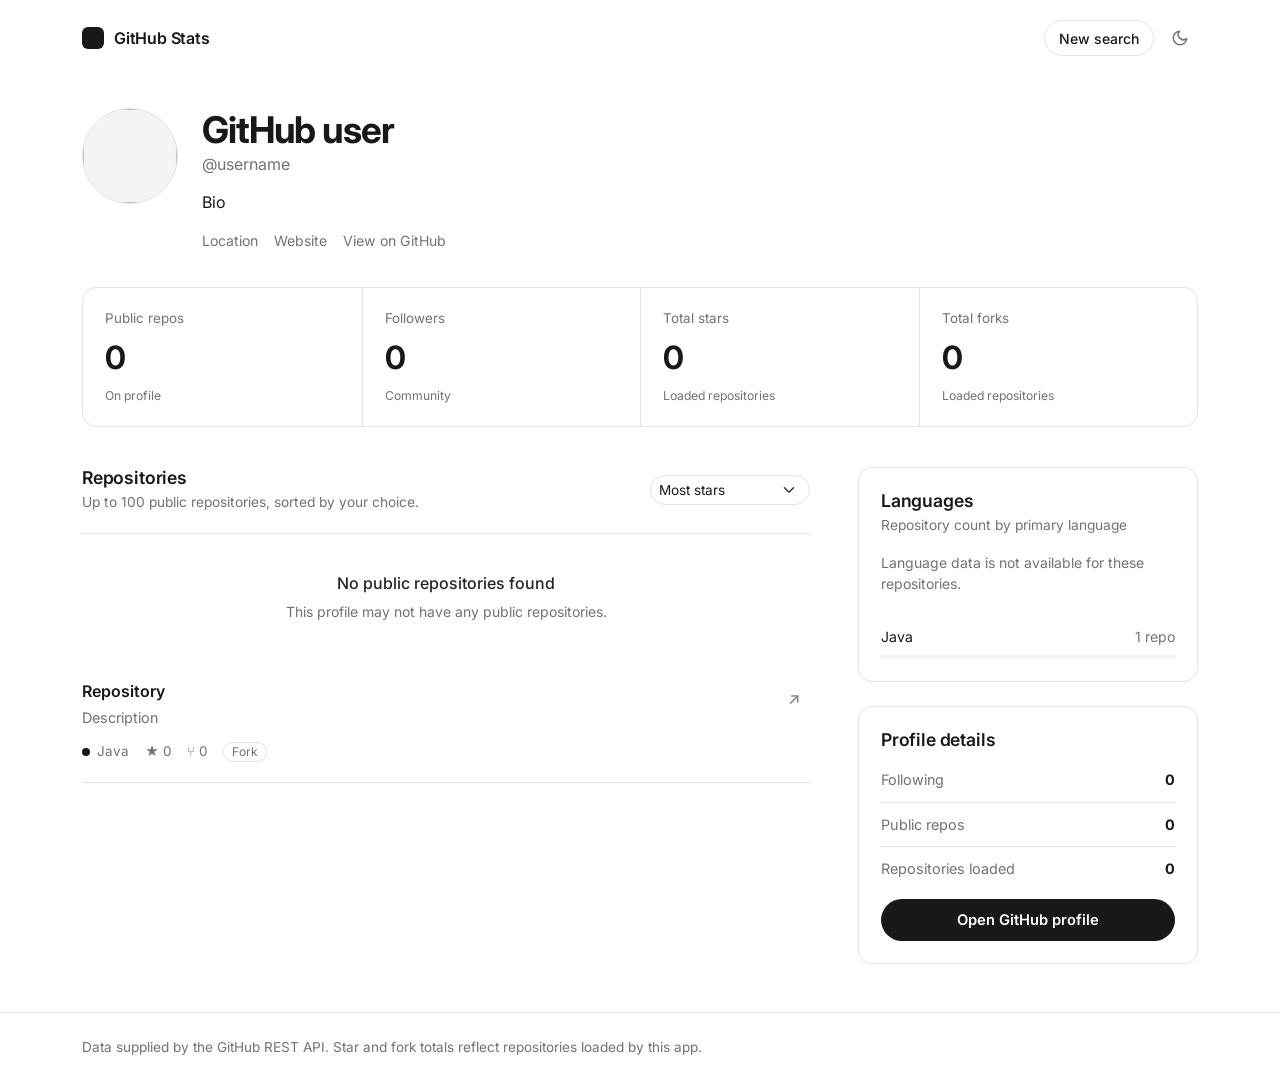
==== src/main/resources/templates/profile.html @ 4abfa8ee "A" ====
<!DOCTYPE html>
<html lang="en" data-bs-theme="light" xmlns:th="http://www.thymeleaf.org">
<head>
    <meta charset="UTF-8">
    <meta name="viewport" content="width=device-width, initial-scale=1">
    <title th:text="${profile.login} + ' | GitHub Stats'">GitHub Stats</title>
    <link rel="icon" type="image/x-icon" th:href="@{/assets/favicon.ico}" href="assets/favicon.ico">
    <link rel="preconnect" href="https://fonts.googleapis.com">
    <link rel="preconnect" href="https://fonts.gstatic.com" crossorigin>
    <link href="https://fonts.googleapis.com/css2?family=Inter:wght@400;500;600;700&display=swap" rel="stylesheet">
    <link href="https://cdn.jsdelivr.net/npm/bootstrap@5.3.3/dist/css/bootstrap.min.css" rel="stylesheet">

    <!-- Applies the saved/system theme before first paint (no flash) -->
    <script>
        (function () {
            var root = document.documentElement;
            var media = window.matchMedia ? window.matchMedia('(prefers-color-scheme: dark)') : null;
            function stored() { try { return localStorage.getItem('theme'); } catch (e) { return null; } }
            function apply(t) {
                root.setAttribute('data-bs-theme', t);
                var b = document.getElementById('themeToggle');
                if (b) {
                    var l = t === 'dark' ? 'Switch to light theme' : 'Switch to dark theme';
                    b.setAttribute('aria-label', l);
                    b.setAttribute('title', l);
                }
            }
            apply(stored() || (media && media.matches ? 'dark' : 'light'));
            document.addEventListener('DOMContentLoaded', function () {
                apply(root.getAttribute('data-bs-theme'));
                var b = document.getElementById('themeToggle');
                if (!b) return;
                b.addEventListener('click', function () {
                    var next = root.getAttribute('data-bs-theme') === 'dark' ? 'light' : 'dark';
                    try { localStorage.setItem('theme', next); } catch (e) {}
                    apply(next);
                });
            });
            if (media && media.addEventListener) {
                media.addEventListener('change', function (e) { if (!stored()) apply(e.matches ? 'dark' : 'light'); });
            }
        })();
    </script>

    <style>
        :root, [data-bs-theme="light"] {
            color-scheme: light;
            --bg: #ffffff; --panel: #ffffff; --hover: #f4f4f5; --border: #e4e4e7;
            --text: #18181b; --muted: #71717a;
            --accent: #18181b; --accent-hover: #3f3f46; --accent-contrast: #ffffff;
            --ring: rgba(24, 24, 27, .12);
        }
        [data-bs-theme="dark"] {
            color-scheme: dark;
            --bg: #09090b; --panel: #111113; --hover: #1c1c1f; --border: #27272a;
            --text: #fafafa; --muted: #a1a1aa;
            --accent: #fafafa; --accent-hover: #d4d4d8; --accent-contrast: #09090b;
            --ring: rgba(250, 250, 250, .14);
        }

        * { box-sizing: border-box; }
        body {
            background: var(--bg); color: var(--text);
            font-family: Inter, ui-sans-serif, system-ui, -apple-system, "Segoe UI", sans-serif;
            -webkit-font-smoothing: antialiased;
            min-height: 100vh; display: flex; flex-direction: column;
            transition: background-color .15s ease, color .15s ease;
        }
        main { flex: 1; }
        .text-secondary { color: var(--muted) !important; }
        a:focus-visible, button:focus-visible, select:focus-visible { outline: 2px solid var(--text); outline-offset: 2px; }
        a { color: var(--text); }

        /* Nav */
        .nav-bar { padding: 20px 0; }
        .brand { color: var(--text); font-weight: 600; letter-spacing: -.2px; text-decoration: none; display: inline-flex; align-items: center; gap: 10px; }
        .brand-mark { width: 22px; height: 22px; border-radius: 6px; background: var(--accent); }
        .theme-toggle {
            display: inline-grid; place-items: center; width: 36px; height: 36px; padding: 0;
            background: transparent; color: var(--muted); border: 0; border-radius: 8px; cursor: pointer;
            transition: color .15s ease, background-color .15s ease;
        }
        .theme-toggle:hover { color: var(--text); background: var(--hover); }
        .theme-toggle svg { width: 18px; height: 18px; }
        [data-bs-theme="dark"] .icon-moon, [data-bs-theme="light"] .icon-sun { display: none; }
        .btn-ghost {
            display: inline-flex; align-items: center; height: 36px; padding: 0 14px;
            color: var(--text); text-decoration: none; border: 1px solid var(--border);
            border-radius: 999px; font-size: .875rem; font-weight: 500;
        }
        .btn-ghost:hover { background: var(--hover); color: var(--text); }

        .btn-solid {
            display: block; text-align: center; padding: 10px 18px; border-radius: 999px; text-decoration: none;
            background: var(--accent); color: var(--accent-contrast); font-weight: 600; font-size: .92rem;
        }
        .btn-solid:hover { background: var(--accent-hover); color: var(--accent-contrast); }

        /* Profile header */
        .profile-head { padding: 32px 0 36px; }
        .avatar { width: 96px; height: 96px; border-radius: 50%; border: 1px solid var(--border); object-fit: cover; background: var(--hover); }
        .profile-name { font-size: clamp(1.7rem, 4vw, 2.3rem); font-weight: 700; letter-spacing: -.03em; margin: 0; }
        .profile-handle { color: var(--muted); text-decoration: none; }
        .profile-handle:hover { color: var(--text); text-decoration: underline; }
        .profile-bio { max-width: 60ch; line-height: 1.6; margin: 14px 0; }
        .profile-meta { color: var(--muted); font-size: .88rem; }
        .profile-meta a { color: var(--text); text-underline-offset: 3px; text-decoration-color: var(--border); }
        .profile-meta a:hover { text-decoration-color: var(--text); }

        /* Stats: one ruled strip */
        .stats { display: grid; grid-template-columns: repeat(4, 1fr); border: 1px solid var(--border); border-radius: 14px; margin-bottom: 40px; }
        .stat { padding: 20px 22px; }
        .stat + .stat { border-left: 1px solid var(--border); }
        .stat-label { display: block; color: var(--muted); font-size: .84rem; }
        .stat-number { display: block; font-size: clamp(1.6rem, 3vw, 2rem); font-weight: 700; letter-spacing: -.04em; margin-top: 6px; }
        .stat-note { color: var(--muted); font-size: .76rem; }

        /* Sections */
        .section-title { font-size: 1.1rem; font-weight: 600; letter-spacing: -.01em; margin: 0 0 4px; }
        .section-sub { color: var(--muted); font-size: .86rem; margin: 0; }
        .sort-form .form-select {
            min-width: 160px; border-radius: 999px; font-size: .85rem;
            background-color: var(--panel); color: var(--text); border-color: var(--border);
        }
        .sort-form .form-select:focus { border-color: var(--muted); box-shadow: 0 0 0 4px var(--ring); }

        .repo-list { border-top: 1px solid var(--border); margin-top: 20px; }
        .repo-card { padding: 20px 0; border-bottom: 1px solid var(--border); }
        .repo-link { color: var(--text); text-decoration: none; font-weight: 600; overflow-wrap: anywhere; }
        .repo-link:hover { text-decoration: underline; text-underline-offset: 3px; }
        .repo-description { color: var(--muted); font-size: .9rem; line-height: 1.55; margin: 6px 0 12px; }
        .repo-meta { color: var(--muted); font-size: .84rem; }
        .repo-open {
            flex-shrink: 0; display: grid; place-items: center; width: 32px; height: 32px;
            border-radius: 50%; color: var(--muted); text-decoration: none;
        }
        .repo-open:hover { color: var(--text); background: var(--hover); }
        .min-w-0 { min-width: 0; }
        .language-dot { display: inline-block; width: 8px; height: 8px; border-radius: 50%; background: var(--text); margin-right: 7px; }
        .fork-tag { border: 1px solid var(--border); border-radius: 999px; padding: 0 8px; font-size: .75rem; }

        .side-panel { border: 1px solid var(--border); border-radius: 14px; padding: 22px; }
        .language-row { margin-top: 16px; font-size: .88rem; }
        .language-progress { height: 4px; background: var(--hover); border-radius: 99px; }
        .language-progress .progress-bar { background: var(--text); border-radius: 99px; }
        .detail-row { display: flex; justify-content: space-between; padding: 11px 0; border-bottom: 1px solid var(--border); font-size: .9rem; }
        .detail-row:last-of-type { border-bottom: 0; margin-bottom: 8px; }
        .empty-state { padding: 40px 10px; text-align: center; color: var(--muted); }

        .site-footer { padding: 24px 0 32px; border-top: 1px solid var(--border); color: var(--muted); font-size: .85rem; }

        @media (max-width: 767px) {
            .stats { grid-template-columns: repeat(2, 1fr); }
            .stat:nth-child(3) { border-left: 0; }
            .stat:nth-child(n+3) { border-top: 1px solid var(--border); }
        }
        @media (prefers-reduced-motion: reduce) { * { transition: none !important; } }
    </style>
</head>
<body>
<nav class="nav-bar">
    <div class="container d-flex justify-content-between align-items-center">
        <a class="brand" th:href="@{/}"><span class="brand-mark"></span>GitHub Stats</a>

        <div class="d-flex align-items-center gap-2">
            <a class="btn-ghost" th:href="@{/}">New search</a>
            <button type="button" id="themeToggle" class="theme-toggle" aria-label="Switch theme" title="Switch theme">
                <svg class="icon-sun" viewBox="0 0 24 24" fill="none" stroke="currentColor" stroke-width="2" stroke-linecap="round" stroke-linejoin="round" aria-hidden="true">
                    <circle cx="12" cy="12" r="4"/>
                    <path d="M12 2v2M12 20v2M4.93 4.93l1.41 1.41M17.66 17.66l1.41 1.41M2 12h2M20 12h2M4.93 19.07l1.41-1.41M17.66 6.34l1.41-1.41"/>
                </svg>
                <svg class="icon-moon" viewBox="0 0 24 24" fill="none" stroke="currentColor" stroke-width="2" stroke-linecap="round" stroke-linejoin="round" aria-hidden="true">
                    <path d="M21 12.8A9 9 0 1 1 11.2 3a7 7 0 0 0 9.8 9.8z"/>
                </svg>
            </button>
        </div>
    </div>
</nav>

<main class="container">
    <section class="profile-head">
        <div class="d-flex flex-column flex-md-row align-items-center align-items-md-start gap-4">
            <img class="avatar" th:src="${profile.avatarUrl}" th:alt="${profile.login} + ' avatar'">
            <div class="flex-grow-1 text-center text-md-start">
                <h1 class="profile-name" th:text="${profile.name != null and !profile.name.isBlank() ? profile.name : profile.login}">GitHub user</h1>
                <a class="profile-handle" th:href="${profile.htmlUrl}" target="_blank" rel="noopener noreferrer"
                   th:text="'@' + ${profile.login}">@username</a>
                <p class="profile-bio mx-auto mx-md-0" th:text="${profile.bio != null and !profile.bio.isBlank() ? profile.bio : 'No public bio provided.'}">Bio</p>
                <div class="d-flex flex-wrap justify-content-center justify-content-md-start gap-3 profile-meta">
                    <span th:if="${profile.location != null and !profile.location.isBlank()}" th:text="${profile.location}">Location</span>
                    <a th:if="${profile.blog != null and !profile.blog.isBlank()}" th:href="${profile.blog.startsWith('http') ? profile.blog : 'https://' + profile.blog}" target="_blank" rel="noopener noreferrer">Website</a>
                    <a th:href="${profile.htmlUrl}" target="_blank" rel="noopener noreferrer">View on GitHub</a>
                </div>
            </div>
        </div>
    </section>

    <section class="stats">
        <div class="stat"><span class="stat-label">Public repos</span><strong class="stat-number" th:text="${profile.publicRepos}">0</strong><span class="stat-note">On profile</span></div>
        <div class="stat"><span class="stat-label">Followers</span><strong class="stat-number" th:text="${profile.followers}">0</strong><span class="stat-note">Community</span></div>
        <div class="stat"><span class="stat-label">Total stars</span><strong class="stat-number" th:text="${totalStars}">0</strong><span class="stat-note">Loaded repositories</span></div>
        <div class="stat"><span class="stat-label">Total forks</span><strong class="stat-number" th:text="${totalForks}">0</strong><span class="stat-note">Loaded repositories</span></div>
    </section>

    <section class="row g-5 mb-5">
        <div class="col-lg-8">
            <div class="d-flex flex-column flex-sm-row justify-content-between align-items-sm-center gap-3">
                <div>
                    <h2 class="section-title">Repositories</h2>
                    <p class="section-sub">Up to 100 public repositories, sorted by your choice.</p>
                </div>
                <form th:action="@{/profile}" method="get" class="sort-form">
                    <input type="hidden" name="username" th:value="${profile.login}">
                    <label class="visually-hidden" for="sort">Sort repositories</label>
                    <select class="form-select form-select-sm" name="sort" id="sort" onchange="this.form.submit()">
                        <option value="stars" th:selected="${sort == 'stars'}">Most stars</option>
                        <option value="updated" th:selected="${sort == 'updated'}">Recently updated</option>
                        <option value="name" th:selected="${sort == 'name'}">Name A–Z</option>
                    </select>
                </form>
            </div>

            <div class="repo-list">
                <div th:if="${#lists.isEmpty(repositories)}" class="empty-state">
                    <h3 class="h6 text-body">No public repositories found</h3>
                    <p class="mb-0 small">This profile may not have any public repositories.</p>
                </div>

                <article class="repo-card" th:each="repo : ${repositories}">
                    <div class="d-flex justify-content-between align-items-start gap-3">
                        <div class="min-w-0">
                            <h3 class="h6 mb-0"><a class="repo-link" th:href="${repo.htmlUrl}" target="_blank" rel="noopener noreferrer" th:text="${repo.name}">Repository</a></h3>
                            <p class="repo-description" th:text="${repo.description != null and !repo.description.isBlank() ? repo.description : 'No description provided.'}">Description</p>
                            <div class="d-flex flex-wrap align-items-center gap-3 repo-meta">
                                <span th:if="${repo.language != null and !repo.language.isBlank()}"><span class="language-dot"></span><span th:text="${repo.language}">Java</span></span>
                                <span>★ <span th:text="${repo.stars}">0</span></span>
                                <span>⑂ <span th:text="${repo.forks}">0</span></span>
                                <span class="fork-tag" th:if="${repo.fork}">Fork</span>
                            </div>
                        </div>
                        <a class="repo-open" th:href="${repo.htmlUrl}" target="_blank" rel="noopener noreferrer" aria-label="Open repository">↗</a>
                    </div>
                </article>
            </div>
        </div>

        <div class="col-lg-4">
            <aside class="side-panel mb-4">
                <h2 class="section-title">Languages</h2>
                <p class="section-sub">Repository count by primary language</p>
                <div th:if="${#maps.isEmpty(languages)}" class="text-secondary small py-3">Language data is not available for these repositories.</div>
                <div class="language-row" th:each="entry : ${languages}">
                    <div class="d-flex justify-content-between gap-2 mb-2">
                        <span th:text="${entry.key}">Java</span>
                        <span class="text-secondary" th:text="${entry.value} + (${entry.value == 1} ? ' repo' : ' repos')">1 repo</span>
                    </div>
                    <div class="progress language-progress">
                        <div class="progress-bar" role="progressbar"
                             th:style="'width:' + (${repositories.size() > 0 ? entry.value * 100.0 / repositories.size() : 0}) + '%'"></div>
                    </div>
                </div>
            </aside>

            <aside class="side-panel">
                <h2 class="section-title mb-2">Profile details</h2>
                <div class="detail-row"><span class="text-secondary">Following</span><strong th:text="${profile.following}">0</strong></div>
                <div class="detail-row"><span class="text-secondary">Public repos</span><strong th:text="${profile.publicRepos}">0</strong></div>
                <div class="detail-row"><span class="text-secondary">Repositories loaded</span><strong th:text="${repositories.size()}">0</strong></div>
                <a class="btn-solid mt-2" th:href="${profile.htmlUrl}" target="_blank" rel="noopener noreferrer">Open GitHub profile</a>
            </aside>
        </div>
    </section>
</main>

<footer class="site-footer">
    <div class="container">Data supplied by the GitHub REST API. Star and fork totals reflect repositories loaded by this app.</div>
</footer>
</body>
</html>
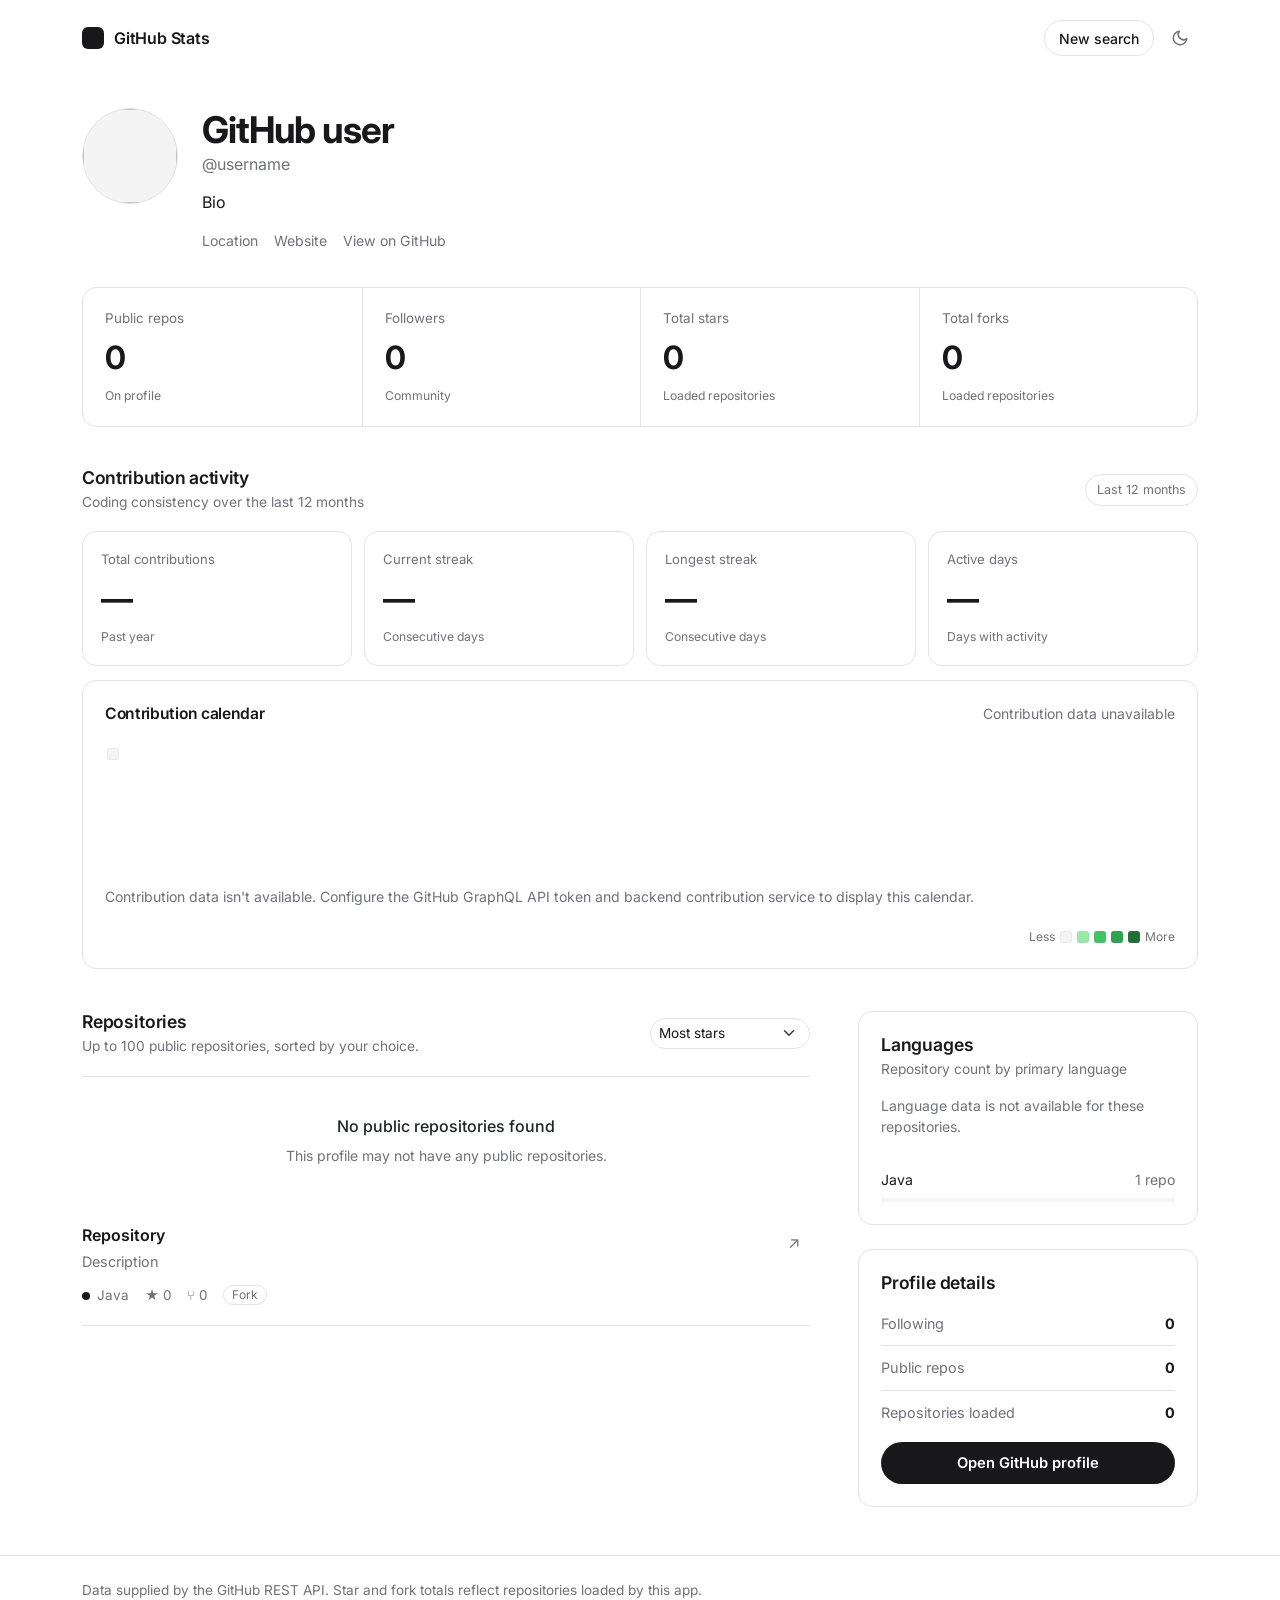
==== commit 19156daa: "A" ====
--- a/src/main/resources/templates/profile.html
+++ b/src/main/resources/templates/profile.html
@@ -4,7 +4,7 @@
     <meta charset="UTF-8">
     <meta name="viewport" content="width=device-width, initial-scale=1">
     <title th:text="${profile.login} + ' | GitHub Stats'">GitHub Stats</title>
-    <link rel="icon" type="image/x-icon" th:href="@{/assets/favicon.ico}" href="assets/favicon.ico">
+    <link rel="icon" type="image/x-icon" th:href="@{/assets/favicon.ico(v=2)}" href="assets/favicon.ico">
     <link rel="preconnect" href="https://fonts.googleapis.com">
     <link rel="preconnect" href="https://fonts.gstatic.com" crossorigin>
     <link href="https://fonts.googleapis.com/css2?family=Inter:wght@400;500;600;700&display=swap" rel="stylesheet">
@@ -149,6 +149,57 @@
 
         .site-footer { padding: 24px 0 32px; border-top: 1px solid var(--border); color: var(--muted); font-size: .85rem; }
 
+
+        /* Contribution activity */
+        .contribution-section { margin: 0 0 42px; }
+        .contribution-heading, .calendar-heading {
+            display: flex; justify-content: space-between; align-items: center;
+            flex-wrap: wrap; gap: 12px;
+        }
+        .contribution-heading h2, .calendar-heading h3 {
+            color: var(--text); font-weight: 600; letter-spacing: -.02em;
+        }
+        .contribution-heading h2 { font-size: 1.1rem; margin: 0 0 4px; }
+        .calendar-heading h3 { font-size: .98rem; margin: 0; }
+        .contribution-badge {
+            color: var(--muted); border: 1px solid var(--border);
+            border-radius: 999px; padding: 6px 11px; font-size: .78rem;
+        }
+        .contribution-stats {
+            display: grid; grid-template-columns: repeat(4, minmax(0, 1fr));
+            gap: 12px; margin-top: 18px;
+        }
+        .contribution-stat, .contribution-calendar-card {
+            background: var(--panel); border: 1px solid var(--border); border-radius: 14px;
+        }
+        .contribution-stat { padding: 18px; min-width: 0; }
+        .contribution-stat .stat-label { font-size: .82rem; }
+        .contribution-stat .stat-number { font-size: clamp(1.5rem, 3vw, 2rem); }
+        .contribution-calendar-card { padding: 22px; margin-top: 14px; }
+        .contribution-calendar-scroll { overflow-x: auto; margin-top: 22px; padding: 2px 2px 8px; }
+        .contribution-calendar-grid {
+            display: grid; grid-auto-flow: column; grid-template-rows: repeat(7, 12px);
+            grid-auto-columns: 12px; gap: 4px; width: max-content;
+        }
+        .contribution-day, .contribution-legend-cell {
+            display: block; width: 12px; height: 12px; border-radius: 3px;
+            background: var(--hover); border: 1px solid rgba(127,127,127,.08);
+        }
+        .contribution-day[data-level="1"], .contribution-legend-cell.level-1 { background: #9be9a8; }
+        .contribution-day[data-level="2"], .contribution-legend-cell.level-2 { background: #40c463; }
+        .contribution-day[data-level="3"], .contribution-legend-cell.level-3 { background: #30a14e; }
+        .contribution-day[data-level="4"], .contribution-legend-cell.level-4 { background: #216e39; }
+        .contribution-legend {
+            display: flex; justify-content: flex-end; align-items: center; gap: 5px;
+            color: var(--muted); font-size: .75rem; margin-top: 10px;
+        }
+        .contribution-empty { color: var(--muted); font-size: .88rem; padding: 22px 0 4px; }
+        @media (max-width: 767px) {
+            .contribution-stats { grid-template-columns: repeat(2, minmax(0, 1fr)); }
+            .contribution-stat { padding: 15px; }
+            .contribution-calendar-card { padding: 16px; }
+        }
+
         @media (max-width: 767px) {
             .stats { grid-template-columns: repeat(2, 1fr); }
             .stat:nth-child(3) { border-left: 0; }
@@ -200,6 +251,81 @@
         <div class="stat"><span class="stat-label">Followers</span><strong class="stat-number" th:text="${profile.followers}">0</strong><span class="stat-note">Community</span></div>
         <div class="stat"><span class="stat-label">Total stars</span><strong class="stat-number" th:text="${totalStars}">0</strong><span class="stat-note">Loaded repositories</span></div>
         <div class="stat"><span class="stat-label">Total forks</span><strong class="stat-number" th:text="${totalForks}">0</strong><span class="stat-note">Loaded repositories</span></div>
+    </section>
+
+
+    <!-- Contribution activity: populated by the Spring Boot controller -->
+    <section class="contribution-section" aria-labelledby="contribution-title">
+        <div class="contribution-heading">
+            <div>
+                <h2 id="contribution-title">Contribution activity</h2>
+                <p class="section-sub">Coding consistency over the last 12 months</p>
+            </div>
+            <span class="contribution-badge">Last 12 months</span>
+        </div>
+
+        <div class="contribution-stats">
+            <div class="contribution-stat">
+                <span class="stat-label">Total contributions</span>
+                <strong class="stat-number"
+                        th:text="${contributionStats != null ? contributionStats.totalContributions : '—'}">—</strong>
+                <span class="stat-note">Past year</span>
+            </div>
+            <div class="contribution-stat">
+                <span class="stat-label">Current streak</span>
+                <strong class="stat-number"
+                        th:text="${contributionStats != null ? contributionStats.currentStreak : '—'}">—</strong>
+                <span class="stat-note">Consecutive days</span>
+            </div>
+            <div class="contribution-stat">
+                <span class="stat-label">Longest streak</span>
+                <strong class="stat-number"
+                        th:text="${contributionStats != null ? contributionStats.longestStreak : '—'}">—</strong>
+                <span class="stat-note">Consecutive days</span>
+            </div>
+            <div class="contribution-stat">
+                <span class="stat-label">Active days</span>
+                <strong class="stat-number"
+                        th:text="${contributionStats != null ? contributionStats.activeDays : '—'}">—</strong>
+                <span class="stat-note">Days with activity</span>
+            </div>
+        </div>
+
+        <div class="contribution-calendar-card">
+            <div class="calendar-heading">
+                <h3>Contribution calendar</h3>
+                <span class="text-secondary small"
+                      th:text="${contributionStats != null ? contributionStats.totalContributions + ' contributions' : 'Contribution data unavailable'}">
+                    Contribution data unavailable
+                </span>
+            </div>
+
+            <div th:if="${contributionStats != null and !#lists.isEmpty(contributionStats.calendarDays)}"
+                 class="contribution-calendar-scroll">
+                <div class="contribution-calendar-grid">
+                    <span class="contribution-day"
+                          th:each="day : ${contributionStats.calendarDays}"
+                          th:attr="data-level=${day.level},
+                                   title=${day.date + ': ' + day.count + ' contributions'},
+                                   aria-label=${day.date + ': ' + day.count + ' contributions'}">
+                    </span>
+                </div>
+            </div>
+            <p class="contribution-empty"
+               th:if="${contributionStats == null or #lists.isEmpty(contributionStats.calendarDays)}">
+                Contribution data isn't available. Configure the GitHub GraphQL API token and backend contribution service to display this calendar.
+            </p>
+
+            <div class="contribution-legend" aria-label="Contribution activity legend">
+                <span>Less</span>
+                <span class="contribution-legend-cell"></span>
+                <span class="contribution-legend-cell level-1"></span>
+                <span class="contribution-legend-cell level-2"></span>
+                <span class="contribution-legend-cell level-3"></span>
+                <span class="contribution-legend-cell level-4"></span>
+                <span>More</span>
+            </div>
+        </div>
     </section>
 
     <section class="row g-5 mb-5">
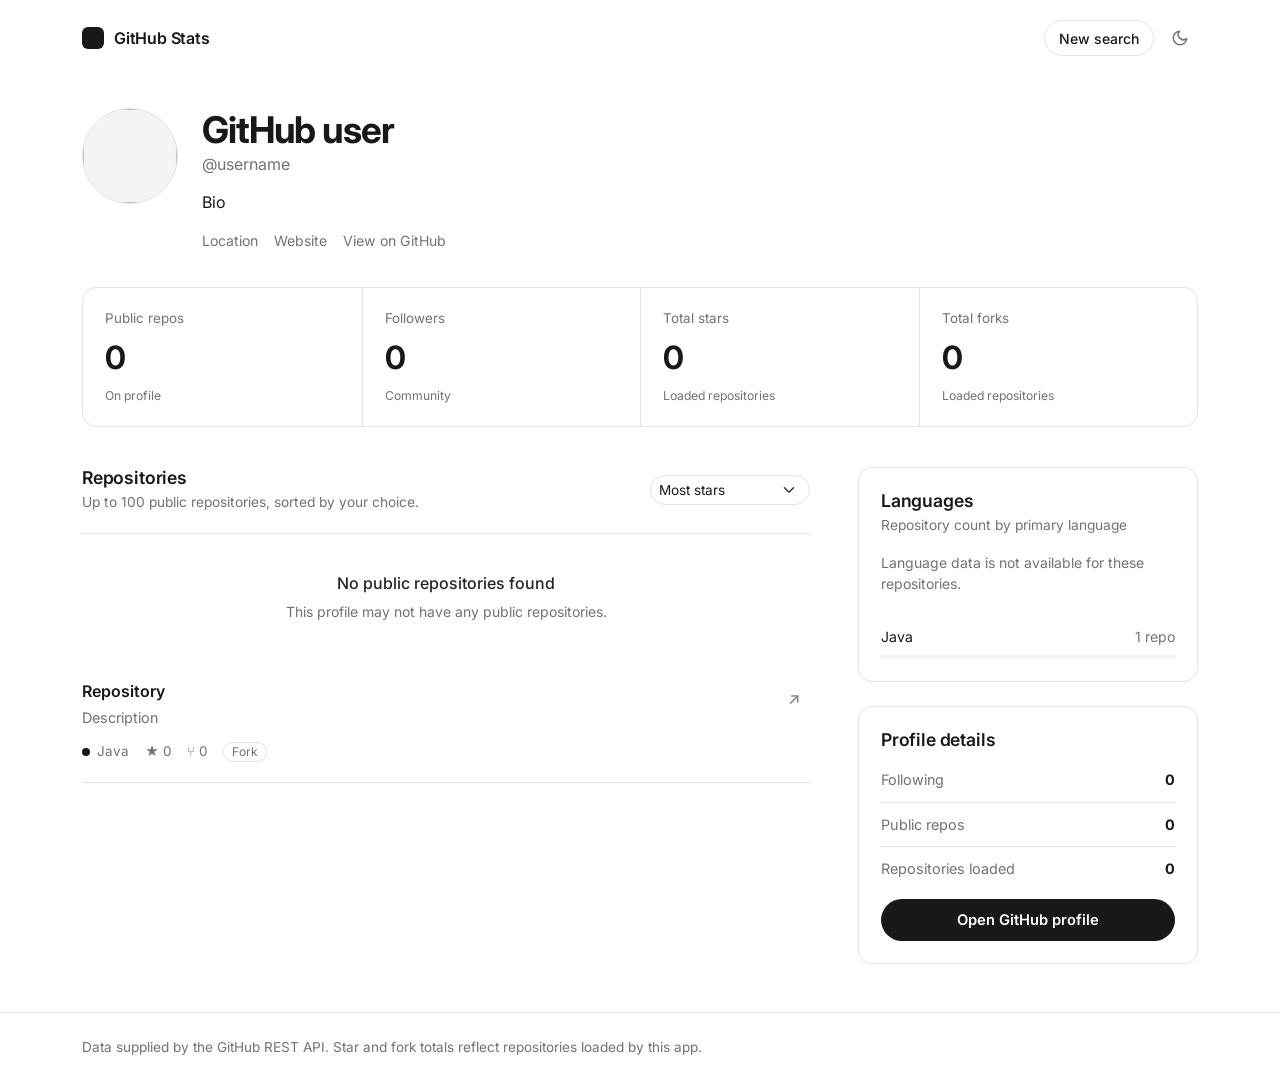
==== commit 269f7d59: "A" ====
--- a/src/main/resources/templates/profile.html
+++ b/src/main/resources/templates/profile.html
@@ -4,7 +4,7 @@
     <meta charset="UTF-8">
     <meta name="viewport" content="width=device-width, initial-scale=1">
     <title th:text="${profile.login} + ' | GitHub Stats'">GitHub Stats</title>
-    <link rel="icon" type="image/x-icon" th:href="@{/assets/favicon.ico(v=2)}" href="assets/favicon.ico">
+    <link rel="icon" type="image/x-icon" th:href="@{/assets/favicon.ico}" href="assets/favicon.ico">
     <link rel="preconnect" href="https://fonts.googleapis.com">
     <link rel="preconnect" href="https://fonts.gstatic.com" crossorigin>
     <link href="https://fonts.googleapis.com/css2?family=Inter:wght@400;500;600;700&display=swap" rel="stylesheet">
@@ -149,57 +149,6 @@
 
         .site-footer { padding: 24px 0 32px; border-top: 1px solid var(--border); color: var(--muted); font-size: .85rem; }
 
-
-        /* Contribution activity */
-        .contribution-section { margin: 0 0 42px; }
-        .contribution-heading, .calendar-heading {
-            display: flex; justify-content: space-between; align-items: center;
-            flex-wrap: wrap; gap: 12px;
-        }
-        .contribution-heading h2, .calendar-heading h3 {
-            color: var(--text); font-weight: 600; letter-spacing: -.02em;
-        }
-        .contribution-heading h2 { font-size: 1.1rem; margin: 0 0 4px; }
-        .calendar-heading h3 { font-size: .98rem; margin: 0; }
-        .contribution-badge {
-            color: var(--muted); border: 1px solid var(--border);
-            border-radius: 999px; padding: 6px 11px; font-size: .78rem;
-        }
-        .contribution-stats {
-            display: grid; grid-template-columns: repeat(4, minmax(0, 1fr));
-            gap: 12px; margin-top: 18px;
-        }
-        .contribution-stat, .contribution-calendar-card {
-            background: var(--panel); border: 1px solid var(--border); border-radius: 14px;
-        }
-        .contribution-stat { padding: 18px; min-width: 0; }
-        .contribution-stat .stat-label { font-size: .82rem; }
-        .contribution-stat .stat-number { font-size: clamp(1.5rem, 3vw, 2rem); }
-        .contribution-calendar-card { padding: 22px; margin-top: 14px; }
-        .contribution-calendar-scroll { overflow-x: auto; margin-top: 22px; padding: 2px 2px 8px; }
-        .contribution-calendar-grid {
-            display: grid; grid-auto-flow: column; grid-template-rows: repeat(7, 12px);
-            grid-auto-columns: 12px; gap: 4px; width: max-content;
-        }
-        .contribution-day, .contribution-legend-cell {
-            display: block; width: 12px; height: 12px; border-radius: 3px;
-            background: var(--hover); border: 1px solid rgba(127,127,127,.08);
-        }
-        .contribution-day[data-level="1"], .contribution-legend-cell.level-1 { background: #9be9a8; }
-        .contribution-day[data-level="2"], .contribution-legend-cell.level-2 { background: #40c463; }
-        .contribution-day[data-level="3"], .contribution-legend-cell.level-3 { background: #30a14e; }
-        .contribution-day[data-level="4"], .contribution-legend-cell.level-4 { background: #216e39; }
-        .contribution-legend {
-            display: flex; justify-content: flex-end; align-items: center; gap: 5px;
-            color: var(--muted); font-size: .75rem; margin-top: 10px;
-        }
-        .contribution-empty { color: var(--muted); font-size: .88rem; padding: 22px 0 4px; }
-        @media (max-width: 767px) {
-            .contribution-stats { grid-template-columns: repeat(2, minmax(0, 1fr)); }
-            .contribution-stat { padding: 15px; }
-            .contribution-calendar-card { padding: 16px; }
-        }
-
         @media (max-width: 767px) {
             .stats { grid-template-columns: repeat(2, 1fr); }
             .stat:nth-child(3) { border-left: 0; }
@@ -251,81 +200,6 @@
         <div class="stat"><span class="stat-label">Followers</span><strong class="stat-number" th:text="${profile.followers}">0</strong><span class="stat-note">Community</span></div>
         <div class="stat"><span class="stat-label">Total stars</span><strong class="stat-number" th:text="${totalStars}">0</strong><span class="stat-note">Loaded repositories</span></div>
         <div class="stat"><span class="stat-label">Total forks</span><strong class="stat-number" th:text="${totalForks}">0</strong><span class="stat-note">Loaded repositories</span></div>
-    </section>
-
-
-    <!-- Contribution activity: populated by the Spring Boot controller -->
-    <section class="contribution-section" aria-labelledby="contribution-title">
-        <div class="contribution-heading">
-            <div>
-                <h2 id="contribution-title">Contribution activity</h2>
-                <p class="section-sub">Coding consistency over the last 12 months</p>
-            </div>
-            <span class="contribution-badge">Last 12 months</span>
-        </div>
-
-        <div class="contribution-stats">
-            <div class="contribution-stat">
-                <span class="stat-label">Total contributions</span>
-                <strong class="stat-number"
-                        th:text="${contributionStats != null ? contributionStats.totalContributions : '—'}">—</strong>
-                <span class="stat-note">Past year</span>
-            </div>
-            <div class="contribution-stat">
-                <span class="stat-label">Current streak</span>
-                <strong class="stat-number"
-                        th:text="${contributionStats != null ? contributionStats.currentStreak : '—'}">—</strong>
-                <span class="stat-note">Consecutive days</span>
-            </div>
-            <div class="contribution-stat">
-                <span class="stat-label">Longest streak</span>
-                <strong class="stat-number"
-                        th:text="${contributionStats != null ? contributionStats.longestStreak : '—'}">—</strong>
-                <span class="stat-note">Consecutive days</span>
-            </div>
-            <div class="contribution-stat">
-                <span class="stat-label">Active days</span>
-                <strong class="stat-number"
-                        th:text="${contributionStats != null ? contributionStats.activeDays : '—'}">—</strong>
-                <span class="stat-note">Days with activity</span>
-            </div>
-        </div>
-
-        <div class="contribution-calendar-card">
-            <div class="calendar-heading">
-                <h3>Contribution calendar</h3>
-                <span class="text-secondary small"
-                      th:text="${contributionStats != null ? contributionStats.totalContributions + ' contributions' : 'Contribution data unavailable'}">
-                    Contribution data unavailable
-                </span>
-            </div>
-
-            <div th:if="${contributionStats != null and !#lists.isEmpty(contributionStats.calendarDays)}"
-                 class="contribution-calendar-scroll">
-                <div class="contribution-calendar-grid">
-                    <span class="contribution-day"
-                          th:each="day : ${contributionStats.calendarDays}"
-                          th:attr="data-level=${day.level},
-                                   title=${day.date + ': ' + day.count + ' contributions'},
-                                   aria-label=${day.date + ': ' + day.count + ' contributions'}">
-                    </span>
-                </div>
-            </div>
-            <p class="contribution-empty"
-               th:if="${contributionStats == null or #lists.isEmpty(contributionStats.calendarDays)}">
-                Contribution data isn't available. Configure the GitHub GraphQL API token and backend contribution service to display this calendar.
-            </p>
-
-            <div class="contribution-legend" aria-label="Contribution activity legend">
-                <span>Less</span>
-                <span class="contribution-legend-cell"></span>
-                <span class="contribution-legend-cell level-1"></span>
-                <span class="contribution-legend-cell level-2"></span>
-                <span class="contribution-legend-cell level-3"></span>
-                <span class="contribution-legend-cell level-4"></span>
-                <span>More</span>
-            </div>
-        </div>
     </section>
 
     <section class="row g-5 mb-5">
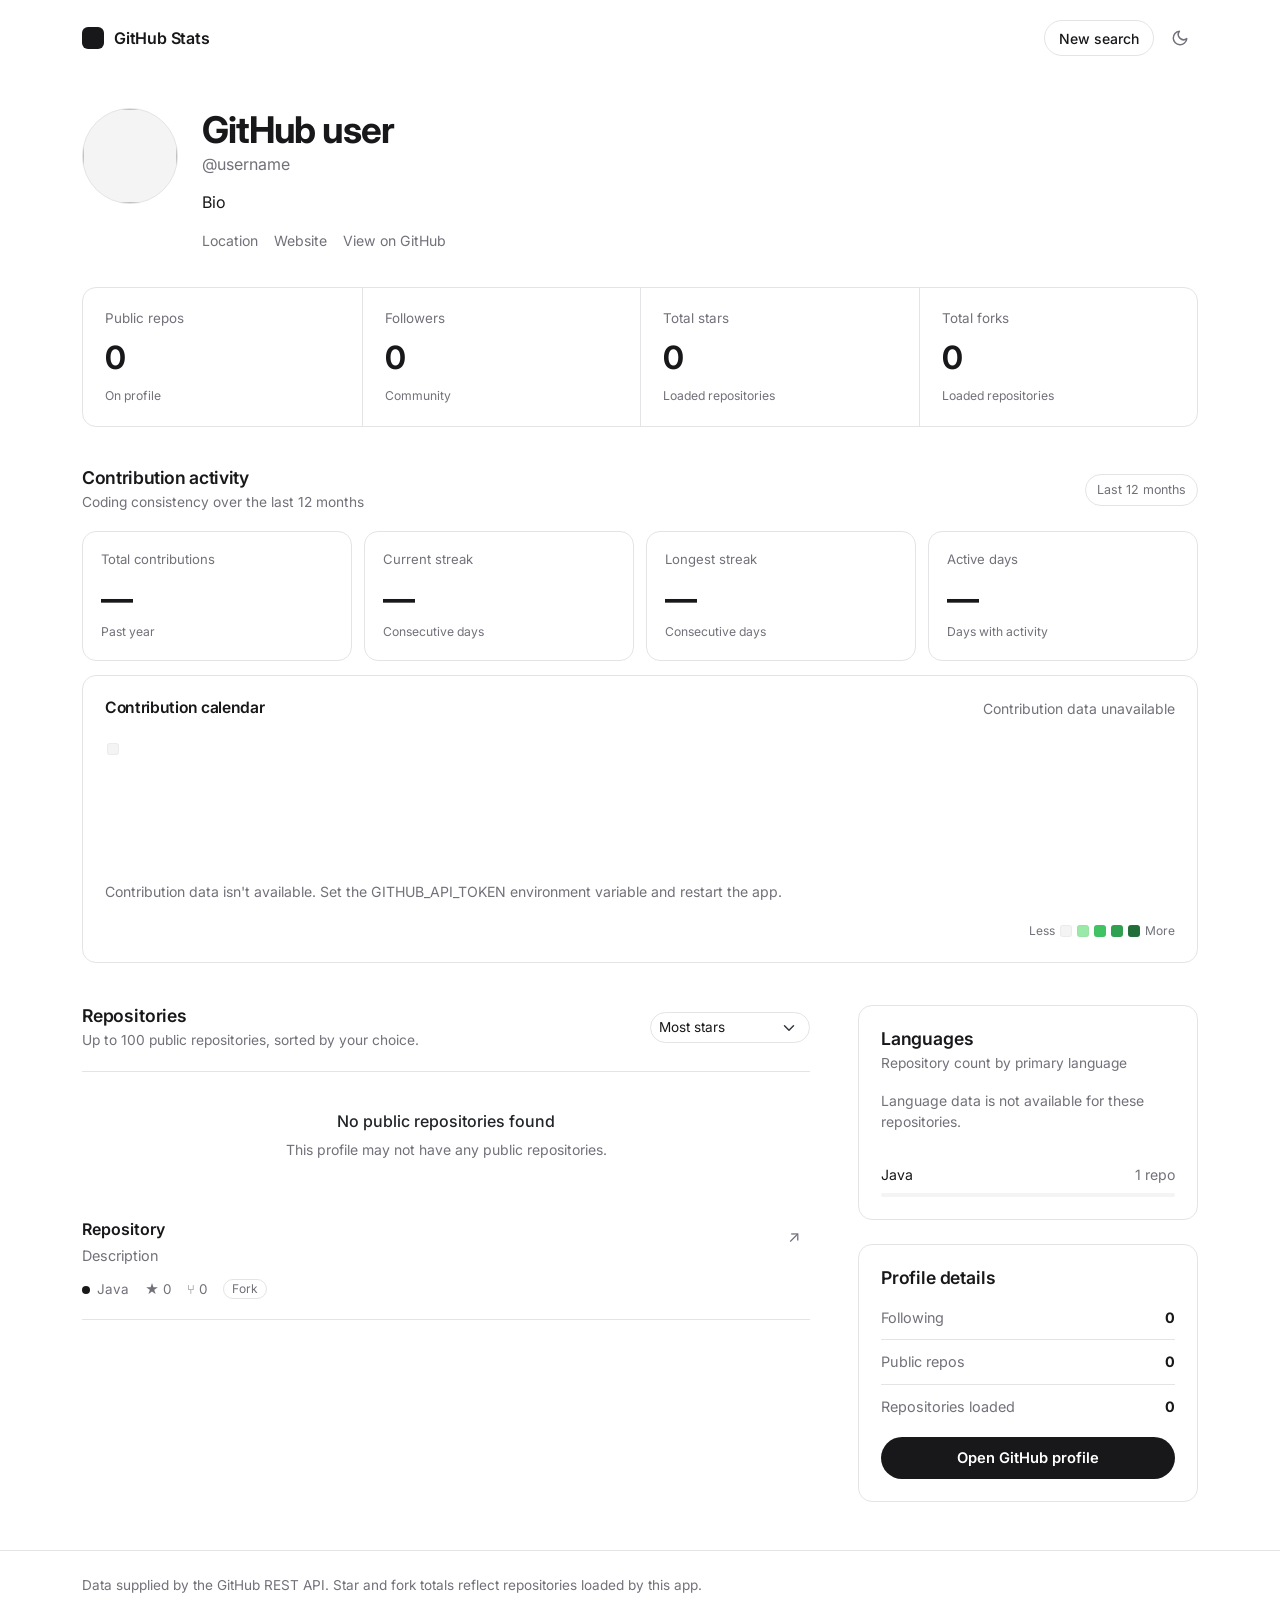
==== commit 97420a1e: "update contribution and streaks" ====
--- a/src/main/resources/templates/profile.html
+++ b/src/main/resources/templates/profile.html
@@ -4,7 +4,7 @@
     <meta charset="UTF-8">
     <meta name="viewport" content="width=device-width, initial-scale=1">
     <title th:text="${profile.login} + ' | GitHub Stats'">GitHub Stats</title>
-    <link rel="icon" type="image/x-icon" th:href="@{/assets/favicon.ico}" href="assets/favicon.ico">
+    <link rel="icon" type="image/x-icon" th:href="@{/assets/favicon.ico(v=2)}" href="assets/favicon.ico">
     <link rel="preconnect" href="https://fonts.googleapis.com">
     <link rel="preconnect" href="https://fonts.gstatic.com" crossorigin>
     <link href="https://fonts.googleapis.com/css2?family=Inter:wght@400;500;600;700&display=swap" rel="stylesheet">
@@ -149,6 +149,60 @@
 
         .site-footer { padding: 24px 0 32px; border-top: 1px solid var(--border); color: var(--muted); font-size: .85rem; }
 
+
+        /* Contribution activity */
+        .contribution-section { margin: 0 0 42px; }
+        .contribution-heading, .calendar-heading {
+            display: flex; justify-content: space-between; align-items: center;
+            flex-wrap: wrap; gap: 12px;
+        }
+        .contribution-heading h2, .calendar-heading h3 {
+            color: var(--text); font-weight: 600; letter-spacing: -.02em;
+        }
+        .contribution-heading h2 { font-size: 1.1rem; margin: 0 0 4px; }
+        .calendar-heading h3 { font-size: .98rem; margin: 0; }
+        .contribution-badge {
+            color: var(--muted); border: 1px solid var(--border);
+            border-radius: 999px; padding: 6px 11px; font-size: .78rem;
+        }
+        .contribution-stats {
+            display: grid; grid-template-columns: repeat(4, minmax(0, 1fr));
+            gap: 12px; margin-top: 18px;
+        }
+        .contribution-stat, .contribution-calendar-card {
+            background: var(--panel); border: 1px solid var(--border); border-radius: 14px;
+        }
+        .contribution-stat { padding: 18px; min-width: 0; }
+        .contribution-stat .stat-label { font-size: .82rem; }
+        .contribution-stat .stat-number { font-size: clamp(1.5rem, 3vw, 2rem); }
+        .contribution-calendar-card { padding: 22px; margin-top: 14px; }
+        .contribution-calendar-scroll { overflow-x: auto; margin-top: 22px; padding: 2px 2px 8px; }
+        .contribution-calendar-grid {
+            display: grid; grid-auto-flow: column; grid-template-rows: repeat(7, 12px);
+            grid-auto-columns: 12px; gap: 4px; width: max-content;
+        }
+        .contribution-day, .contribution-legend-cell {
+            display: block; width: 12px; height: 12px; border-radius: 3px;
+            background: var(--hover); border: 1px solid rgba(127,127,127,.08);
+        }
+        .contribution-day[data-level="1"], .contribution-legend-cell.level-1 { background: #9be9a8; }
+        .contribution-day[data-level="2"], .contribution-legend-cell.level-2 { background: #40c463; }
+        .contribution-day[data-level="3"], .contribution-legend-cell.level-3 { background: #30a14e; }
+        .contribution-day[data-level="4"], .contribution-legend-cell.level-4 { background: #216e39; }
+        .contribution-legend {
+            display: flex; justify-content: flex-end; align-items: center; gap: 5px;
+            color: var(--muted); font-size: .75rem; margin-top: 10px;
+        }
+        .contribution-empty { color: var(--muted); font-size: .88rem; padding: 22px 0 4px; }
+        .contribution-stats.contribution-stats-3 { grid-template-columns: repeat(3, minmax(0, 1fr)); margin-top: 12px; }
+        .contribution-stat .stat-note { display: block; overflow-wrap: anywhere; }
+        @media (max-width: 767px) {
+            .contribution-stats.contribution-stats-3 { grid-template-columns: 1fr; }
+            .contribution-stats { grid-template-columns: repeat(2, minmax(0, 1fr)); }
+            .contribution-stat { padding: 15px; }
+            .contribution-calendar-card { padding: 16px; }
+        }
+
         @media (max-width: 767px) {
             .stats { grid-template-columns: repeat(2, 1fr); }
             .stat:nth-child(3) { border-left: 0; }
@@ -200,6 +254,84 @@
         <div class="stat"><span class="stat-label">Followers</span><strong class="stat-number" th:text="${profile.followers}">0</strong><span class="stat-note">Community</span></div>
         <div class="stat"><span class="stat-label">Total stars</span><strong class="stat-number" th:text="${totalStars}">0</strong><span class="stat-note">Loaded repositories</span></div>
         <div class="stat"><span class="stat-label">Total forks</span><strong class="stat-number" th:text="${totalForks}">0</strong><span class="stat-note">Loaded repositories</span></div>
+    </section>
+
+
+    <!-- Contribution activity: populated by the Spring Boot controller -->
+    <section class="contribution-section" aria-labelledby="contribution-title">
+        <div class="contribution-heading">
+            <div>
+                <h2 id="contribution-title">Contribution activity</h2>
+                <p class="section-sub">Coding consistency over the last 12 months</p>
+            </div>
+            <span class="contribution-badge">Last 12 months</span>
+        </div>
+
+        <div class="contribution-stats">
+            <div class="contribution-stat">
+                <span class="stat-label">Total contributions</span>
+                <strong class="stat-number"
+                        th:text="${contributionStats != null ? contributionStats.totalContributions : '—'}">—</strong>
+                <span class="stat-note">Past year</span>
+            </div>
+            <div class="contribution-stat">
+                <span class="stat-label">Current streak</span>
+                <strong class="stat-number"
+                        th:text="${contributionStats != null ? contributionStats.currentStreak : '—'}">—</strong>
+                <span class="stat-note"
+                      th:text="${contributionStats != null and contributionStats.currentStreak > 0 ? contributionStats.currentStreakStart + ' → ' + contributionStats.currentStreakEnd : 'No active streak'}">Consecutive days</span>
+            </div>
+            <div class="contribution-stat">
+                <span class="stat-label">Longest streak</span>
+                <strong class="stat-number"
+                        th:text="${contributionStats != null ? contributionStats.longestStreak : '—'}">—</strong>
+                <span class="stat-note"
+                      th:text="${contributionStats != null and contributionStats.longestStreak > 0 ? contributionStats.longestStreakStart + ' → ' + contributionStats.longestStreakEnd : 'No streak yet'}">Consecutive days</span>
+            </div>
+            <div class="contribution-stat">
+                <span class="stat-label">Active days</span>
+                <strong class="stat-number"
+                        th:text="${contributionStats != null ? contributionStats.activeDays : '—'}">—</strong>
+                <span class="stat-note">Days with activity</span>
+            </div>
+        </div>
+
+        <div class="contribution-calendar-card">
+            <div class="calendar-heading">
+                <h3>Contribution calendar</h3>
+                <span class="text-secondary small"
+                      th:text="${contributionStats != null ? contributionStats.totalContributions + ' contributions' : 'Contribution data unavailable'}">
+                    Contribution data unavailable
+                </span>
+            </div>
+
+            <div th:if="${contributionStats != null and !#lists.isEmpty(contributionStats.calendarDays)}"
+                 class="contribution-calendar-scroll">
+                <div class="contribution-calendar-grid">
+                    <span class="contribution-day"
+                          th:each="day : ${contributionStats.calendarDays}"
+                          th:attr="data-level=${day.level},
+                                   title=${day.date + ': ' + day.count + ' contributions'},
+                                   aria-label=${day.date + ': ' + day.count + ' contributions'}">
+                    </span>
+                </div>
+            </div>
+            <p class="contribution-empty"
+               th:if="${contributionStats == null or #lists.isEmpty(contributionStats.calendarDays)}">
+                <span th:text="${contributionError != null ? contributionError : 'Contribution data is not available for this profile.'}">Contribution data isn't available.</span>
+                <span th:if="${contributionError != null and contributionError.contains('token')}"> Set the GITHUB_API_TOKEN environment variable and restart the app.</span>
+            </p>
+
+            <div class="contribution-legend" aria-label="Contribution activity legend">
+                <span>Less</span>
+                <span class="contribution-legend-cell"></span>
+                <span class="contribution-legend-cell level-1"></span>
+                <span class="contribution-legend-cell level-2"></span>
+                <span class="contribution-legend-cell level-3"></span>
+                <span class="contribution-legend-cell level-4"></span>
+                <span>More</span>
+            </div>
+        </div>
     </section>
 
     <section class="row g-5 mb-5">
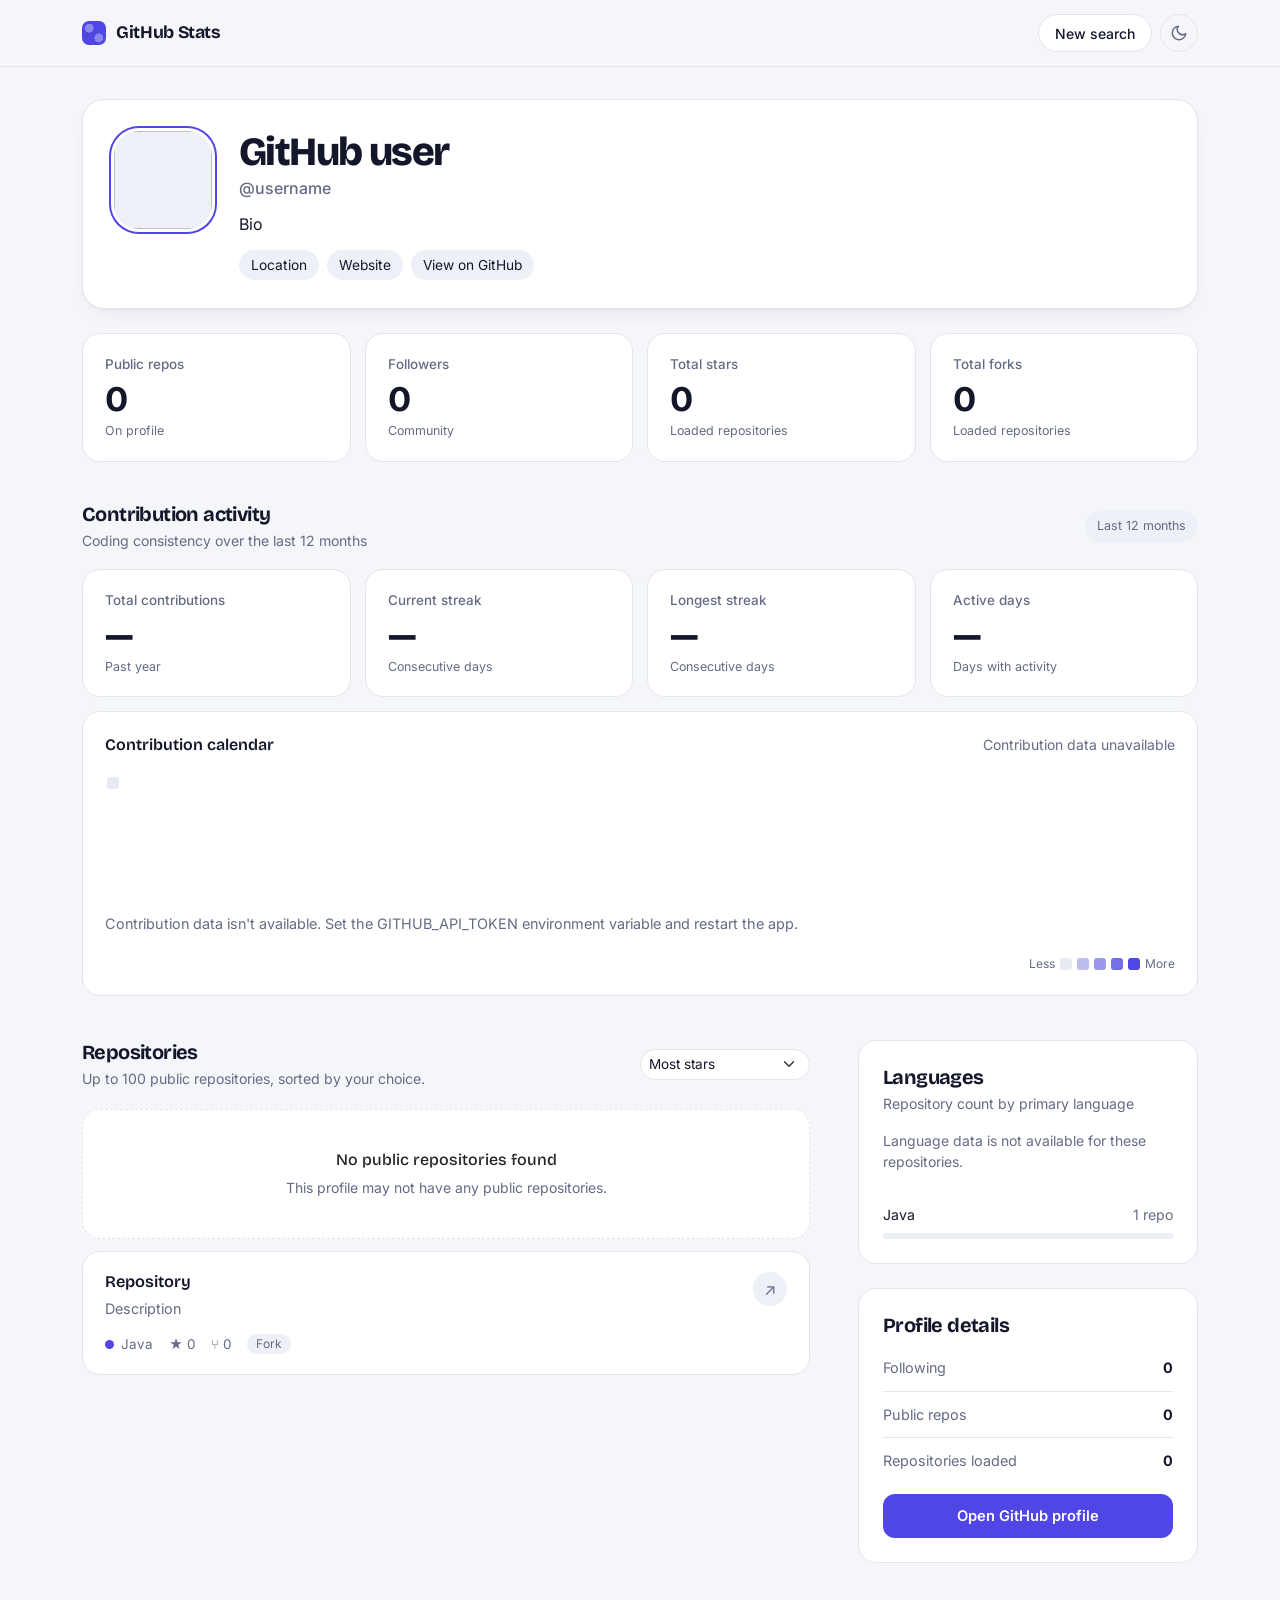
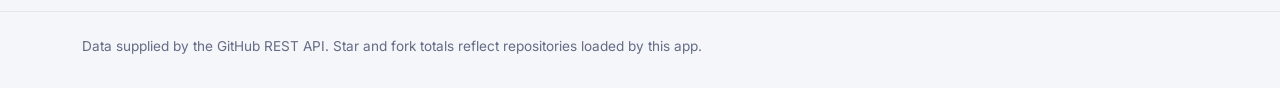
==== commit eedcf8d9: "UI CHANGES" ====
--- a/src/main/resources/templates/profile.html
+++ b/src/main/resources/templates/profile.html
@@ -4,228 +4,218 @@
     <meta charset="UTF-8">
     <meta name="viewport" content="width=device-width, initial-scale=1">
     <title th:text="${profile.login} + ' | GitHub Stats'">GitHub Stats</title>
-    <link rel="icon" type="image/x-icon" th:href="@{/assets/favicon.ico(v=2)}" href="assets/favicon.ico">
+    <link rel="icon" type="image/x-icon" th:href="@{/assets/favicon.ico}" href="assets/favicon.ico">
     <link rel="preconnect" href="https://fonts.googleapis.com">
     <link rel="preconnect" href="https://fonts.gstatic.com" crossorigin>
-    <link href="https://fonts.googleapis.com/css2?family=Inter:wght@400;500;600;700&display=swap" rel="stylesheet">
+    <link href="https://fonts.googleapis.com/css2?family=Bricolage+Grotesque:opsz,wght@12..96,600;12..96,700;12..96,800&family=Inter:wght@400;500;600;700&display=swap" rel="stylesheet">
     <link href="https://cdn.jsdelivr.net/npm/bootstrap@5.3.3/dist/css/bootstrap.min.css" rel="stylesheet">
-
-    <!-- Applies the saved/system theme before first paint (no flash) -->
     <script>
-        (function () {
-            var root = document.documentElement;
-            var media = window.matchMedia ? window.matchMedia('(prefers-color-scheme: dark)') : null;
-            function stored() { try { return localStorage.getItem('theme'); } catch (e) { return null; } }
-            function apply(t) {
-                root.setAttribute('data-bs-theme', t);
-                var b = document.getElementById('themeToggle');
-                if (b) {
-                    var l = t === 'dark' ? 'Switch to light theme' : 'Switch to dark theme';
-                    b.setAttribute('aria-label', l);
-                    b.setAttribute('title', l);
-                }
-            }
-            apply(stored() || (media && media.matches ? 'dark' : 'light'));
-            document.addEventListener('DOMContentLoaded', function () {
-                apply(root.getAttribute('data-bs-theme'));
-                var b = document.getElementById('themeToggle');
-                if (!b) return;
-                b.addEventListener('click', function () {
-                    var next = root.getAttribute('data-bs-theme') === 'dark' ? 'light' : 'dark';
-                    try { localStorage.setItem('theme', next); } catch (e) {}
-                    apply(next);
-                });
-            });
-            if (media && media.addEventListener) {
-                media.addEventListener('change', function (e) { if (!stored()) apply(e.matches ? 'dark' : 'light'); });
-            }
-        })();
+/* Theme: set before first paint (load this script in <head>, synchronously). */
+(function () {
+  var root = document.documentElement;
+  var media = window.matchMedia ? window.matchMedia('(prefers-color-scheme: dark)') : null;
+  function stored() { try { return localStorage.getItem('theme'); } catch (e) { return null; } }
+  function apply(t) {
+    root.setAttribute('data-bs-theme', t);
+    var b = document.getElementById('themeToggle');
+    if (b) {
+      var l = t === 'dark' ? 'Switch to light theme' : 'Switch to dark theme';
+      b.setAttribute('aria-label', l); b.setAttribute('title', l);
+    }
+  }
+  apply(stored() || (media && media.matches ? 'dark' : 'light'));
+
+  document.addEventListener('DOMContentLoaded', function () {
+    apply(root.getAttribute('data-bs-theme'));
+    var b = document.getElementById('themeToggle');
+    if (b) b.addEventListener('click', function () {
+      var next = root.getAttribute('data-bs-theme') === 'dark' ? 'light' : 'dark';
+      try { localStorage.setItem('theme', next); } catch (e) {}
+      apply(next);
+    });
+
+    /* Decorative contribution-style grid on the home page */
+    var g = document.getElementById('heroGrid');
+    if (g) {
+      var html = '';
+      for (var i = 0; i < 7 * 40; i++) {
+        var r = Math.random(), lv = r < .38 ? 0 : r < .62 ? 1 : r < .82 ? 2 : r < .94 ? 3 : 4;
+        html += '<span class="contribution-day" data-level="' + lv + '"></span>';
+      }
+      g.innerHTML = html;
+    }
+  });
+  if (media && media.addEventListener) {
+    media.addEventListener('change', function (e) { if (!stored()) apply(e.matches ? 'dark' : 'light'); });
+  }
+})();
     </script>
 
     <style>
-        :root, [data-bs-theme="light"] {
-            color-scheme: light;
-            --bg: #ffffff; --panel: #ffffff; --hover: #f4f4f5; --border: #e4e4e7;
-            --text: #18181b; --muted: #71717a;
-            --accent: #18181b; --accent-hover: #3f3f46; --accent-contrast: #ffffff;
-            --ring: rgba(24, 24, 27, .12);
-        }
-        [data-bs-theme="dark"] {
-            color-scheme: dark;
-            --bg: #09090b; --panel: #111113; --hover: #1c1c1f; --border: #27272a;
-            --text: #fafafa; --muted: #a1a1aa;
-            --accent: #fafafa; --accent-hover: #d4d4d8; --accent-contrast: #09090b;
-            --ring: rgba(250, 250, 250, .14);
-        }
-
-        * { box-sizing: border-box; }
-        body {
-            background: var(--bg); color: var(--text);
-            font-family: Inter, ui-sans-serif, system-ui, -apple-system, "Segoe UI", sans-serif;
-            -webkit-font-smoothing: antialiased;
-            min-height: 100vh; display: flex; flex-direction: column;
-            transition: background-color .15s ease, color .15s ease;
-        }
-        main { flex: 1; }
-        .text-secondary { color: var(--muted) !important; }
-        a:focus-visible, button:focus-visible, select:focus-visible { outline: 2px solid var(--text); outline-offset: 2px; }
-        a { color: var(--text); }
-
-        /* Nav */
-        .nav-bar { padding: 20px 0; }
-        .brand { color: var(--text); font-weight: 600; letter-spacing: -.2px; text-decoration: none; display: inline-flex; align-items: center; gap: 10px; }
-        .brand-mark { width: 22px; height: 22px; border-radius: 6px; background: var(--accent); }
-        .theme-toggle {
-            display: inline-grid; place-items: center; width: 36px; height: 36px; padding: 0;
-            background: transparent; color: var(--muted); border: 0; border-radius: 8px; cursor: pointer;
-            transition: color .15s ease, background-color .15s ease;
-        }
-        .theme-toggle:hover { color: var(--text); background: var(--hover); }
-        .theme-toggle svg { width: 18px; height: 18px; }
-        [data-bs-theme="dark"] .icon-moon, [data-bs-theme="light"] .icon-sun { display: none; }
-        .btn-ghost {
-            display: inline-flex; align-items: center; height: 36px; padding: 0 14px;
-            color: var(--text); text-decoration: none; border: 1px solid var(--border);
-            border-radius: 999px; font-size: .875rem; font-weight: 500;
-        }
-        .btn-ghost:hover { background: var(--hover); color: var(--text); }
-
-        .btn-solid {
-            display: block; text-align: center; padding: 10px 18px; border-radius: 999px; text-decoration: none;
-            background: var(--accent); color: var(--accent-contrast); font-weight: 600; font-size: .92rem;
-        }
-        .btn-solid:hover { background: var(--accent-hover); color: var(--accent-contrast); }
-
-        /* Profile header */
-        .profile-head { padding: 32px 0 36px; }
-        .avatar { width: 96px; height: 96px; border-radius: 50%; border: 1px solid var(--border); object-fit: cover; background: var(--hover); }
-        .profile-name { font-size: clamp(1.7rem, 4vw, 2.3rem); font-weight: 700; letter-spacing: -.03em; margin: 0; }
-        .profile-handle { color: var(--muted); text-decoration: none; }
-        .profile-handle:hover { color: var(--text); text-decoration: underline; }
-        .profile-bio { max-width: 60ch; line-height: 1.6; margin: 14px 0; }
-        .profile-meta { color: var(--muted); font-size: .88rem; }
-        .profile-meta a { color: var(--text); text-underline-offset: 3px; text-decoration-color: var(--border); }
-        .profile-meta a:hover { text-decoration-color: var(--text); }
-
-        /* Stats: one ruled strip */
-        .stats { display: grid; grid-template-columns: repeat(4, 1fr); border: 1px solid var(--border); border-radius: 14px; margin-bottom: 40px; }
-        .stat { padding: 20px 22px; }
-        .stat + .stat { border-left: 1px solid var(--border); }
-        .stat-label { display: block; color: var(--muted); font-size: .84rem; }
-        .stat-number { display: block; font-size: clamp(1.6rem, 3vw, 2rem); font-weight: 700; letter-spacing: -.04em; margin-top: 6px; }
-        .stat-note { color: var(--muted); font-size: .76rem; }
-
-        /* Sections */
-        .section-title { font-size: 1.1rem; font-weight: 600; letter-spacing: -.01em; margin: 0 0 4px; }
-        .section-sub { color: var(--muted); font-size: .86rem; margin: 0; }
-        .sort-form .form-select {
-            min-width: 160px; border-radius: 999px; font-size: .85rem;
-            background-color: var(--panel); color: var(--text); border-color: var(--border);
-        }
-        .sort-form .form-select:focus { border-color: var(--muted); box-shadow: 0 0 0 4px var(--ring); }
-
-        .repo-list { border-top: 1px solid var(--border); margin-top: 20px; }
-        .repo-card { padding: 20px 0; border-bottom: 1px solid var(--border); }
-        .repo-link { color: var(--text); text-decoration: none; font-weight: 600; overflow-wrap: anywhere; }
-        .repo-link:hover { text-decoration: underline; text-underline-offset: 3px; }
-        .repo-description { color: var(--muted); font-size: .9rem; line-height: 1.55; margin: 6px 0 12px; }
-        .repo-meta { color: var(--muted); font-size: .84rem; }
-        .repo-open {
-            flex-shrink: 0; display: grid; place-items: center; width: 32px; height: 32px;
-            border-radius: 50%; color: var(--muted); text-decoration: none;
-        }
-        .repo-open:hover { color: var(--text); background: var(--hover); }
-        .min-w-0 { min-width: 0; }
-        .language-dot { display: inline-block; width: 8px; height: 8px; border-radius: 50%; background: var(--text); margin-right: 7px; }
-        .fork-tag { border: 1px solid var(--border); border-radius: 999px; padding: 0 8px; font-size: .75rem; }
-
-        .side-panel { border: 1px solid var(--border); border-radius: 14px; padding: 22px; }
-        .language-row { margin-top: 16px; font-size: .88rem; }
-        .language-progress { height: 4px; background: var(--hover); border-radius: 99px; }
-        .language-progress .progress-bar { background: var(--text); border-radius: 99px; }
-        .detail-row { display: flex; justify-content: space-between; padding: 11px 0; border-bottom: 1px solid var(--border); font-size: .9rem; }
-        .detail-row:last-of-type { border-bottom: 0; margin-bottom: 8px; }
-        .empty-state { padding: 40px 10px; text-align: center; color: var(--muted); }
-
-        .site-footer { padding: 24px 0 32px; border-top: 1px solid var(--border); color: var(--muted); font-size: .85rem; }
-
-
-        /* Contribution activity */
-        .contribution-section { margin: 0 0 42px; }
-        .contribution-heading, .calendar-heading {
-            display: flex; justify-content: space-between; align-items: center;
-            flex-wrap: wrap; gap: 12px;
-        }
-        .contribution-heading h2, .calendar-heading h3 {
-            color: var(--text); font-weight: 600; letter-spacing: -.02em;
-        }
-        .contribution-heading h2 { font-size: 1.1rem; margin: 0 0 4px; }
-        .calendar-heading h3 { font-size: .98rem; margin: 0; }
-        .contribution-badge {
-            color: var(--muted); border: 1px solid var(--border);
-            border-radius: 999px; padding: 6px 11px; font-size: .78rem;
-        }
-        .contribution-stats {
-            display: grid; grid-template-columns: repeat(4, minmax(0, 1fr));
-            gap: 12px; margin-top: 18px;
-        }
-        .contribution-stat, .contribution-calendar-card {
-            background: var(--panel); border: 1px solid var(--border); border-radius: 14px;
-        }
-        .contribution-stat { padding: 18px; min-width: 0; }
-        .contribution-stat .stat-label { font-size: .82rem; }
-        .contribution-stat .stat-number { font-size: clamp(1.5rem, 3vw, 2rem); }
-        .contribution-calendar-card { padding: 22px; margin-top: 14px; }
-        .contribution-calendar-scroll { overflow-x: auto; margin-top: 22px; padding: 2px 2px 8px; }
-        .contribution-calendar-grid {
-            display: grid; grid-auto-flow: column; grid-template-rows: repeat(7, 12px);
-            grid-auto-columns: 12px; gap: 4px; width: max-content;
-        }
-        .contribution-day, .contribution-legend-cell {
-            display: block; width: 12px; height: 12px; border-radius: 3px;
-            background: var(--hover); border: 1px solid rgba(127,127,127,.08);
-        }
-        .contribution-day[data-level="1"], .contribution-legend-cell.level-1 { background: #9be9a8; }
-        .contribution-day[data-level="2"], .contribution-legend-cell.level-2 { background: #40c463; }
-        .contribution-day[data-level="3"], .contribution-legend-cell.level-3 { background: #30a14e; }
-        .contribution-day[data-level="4"], .contribution-legend-cell.level-4 { background: #216e39; }
-        .contribution-legend {
-            display: flex; justify-content: flex-end; align-items: center; gap: 5px;
-            color: var(--muted); font-size: .75rem; margin-top: 10px;
-        }
-        .contribution-empty { color: var(--muted); font-size: .88rem; padding: 22px 0 4px; }
-        .contribution-stats.contribution-stats-3 { grid-template-columns: repeat(3, minmax(0, 1fr)); margin-top: 12px; }
-        .contribution-stat .stat-note { display: block; overflow-wrap: anywhere; }
-        @media (max-width: 767px) {
-            .contribution-stats.contribution-stats-3 { grid-template-columns: 1fr; }
-            .contribution-stats { grid-template-columns: repeat(2, minmax(0, 1fr)); }
-            .contribution-stat { padding: 15px; }
-            .contribution-calendar-card { padding: 16px; }
-        }
-
-        @media (max-width: 767px) {
-            .stats { grid-template-columns: repeat(2, 1fr); }
-            .stat:nth-child(3) { border-left: 0; }
-            .stat:nth-child(n+3) { border-top: 1px solid var(--border); }
-        }
-        @media (prefers-reduced-motion: reduce) { * { transition: none !important; } }
+:root, [data-bs-theme="light"] {
+  color-scheme: light;
+  --bg:#f5f6fa; --panel:#ffffff; --soft:#eef0f7; --border:#e2e5ee;
+  --text:#14172a; --muted:#646b84;
+  --accent:#4f46e5; --accent-hover:#4338ca; --accent-contrast:#ffffff;
+  --ring:rgba(79,70,229,.2); --cell:#e8eaf3;
+  --shadow:0 1px 2px rgba(20,23,42,.04), 0 8px 24px -12px rgba(20,23,42,.12);
+}
+[data-bs-theme="dark"] {
+  color-scheme: dark;
+  --bg:#0a0c16; --panel:#12152a; --soft:#1a1e37; --border:#252a4c;
+  --text:#f0f1fa; --muted:#9aa1c0;
+  --accent:#8b8dff; --accent-hover:#a6a8ff; --accent-contrast:#0a0c16;
+  --ring:rgba(139,141,255,.25); --cell:#1b2038;
+  --shadow:0 1px 2px rgba(0,0,0,.3), 0 12px 32px -16px rgba(0,0,0,.6);
+}
+
+*{box-sizing:border-box}
+body{
+  background:var(--bg); color:var(--text);
+  font-family:Inter,ui-sans-serif,system-ui,-apple-system,"Segoe UI",sans-serif;
+  -webkit-font-smoothing:antialiased; min-height:100vh; display:flex; flex-direction:column;
+  transition:background-color .2s ease,color .2s ease;
+}
+main{flex:1}
+h1,h2,h3,.brand,.stat-number{font-family:"Bricolage Grotesque",Inter,system-ui,sans-serif}
+a{color:var(--accent)}
+.text-secondary{color:var(--muted)!important}
+a:focus-visible,button:focus-visible,select:focus-visible,input:focus-visible{outline:2px solid var(--accent);outline-offset:2px}
+
+/* Nav */
+.nav-bar{position:sticky;top:0;z-index:20;padding:14px 0;
+  background:color-mix(in srgb,var(--bg) 80%,transparent);
+  backdrop-filter:blur(14px);-webkit-backdrop-filter:blur(14px);border-bottom:1px solid var(--border)}
+.brand{color:var(--text);font-weight:700;font-size:1.1rem;letter-spacing:-.02em;text-decoration:none;display:inline-flex;align-items:center;gap:10px}
+.brand:hover{color:var(--text)}
+.brand-mark{width:24px;height:24px;border-radius:7px;background:var(--accent);
+  background-image:radial-gradient(circle at 30% 30%,rgba(255,255,255,.35) 0 18%,transparent 19%),
+  radial-gradient(circle at 70% 70%,rgba(255,255,255,.35) 0 18%,transparent 19%)}
+.theme-toggle{display:inline-grid;place-items:center;width:38px;height:38px;padding:0;background:transparent;color:var(--muted);
+  border:1px solid var(--border);border-radius:999px;cursor:pointer;transition:color .15s,background-color .15s}
+.theme-toggle:hover{color:var(--text);background:var(--soft)}
+.theme-toggle svg{width:18px;height:18px}
+[data-bs-theme="dark"] .icon-moon,[data-bs-theme="light"] .icon-sun{display:none}
+.btn-ghost{display:inline-flex;align-items:center;height:38px;padding:0 16px;color:var(--text);text-decoration:none;
+  border:1px solid var(--border);border-radius:999px;font-size:.875rem;font-weight:500;background:var(--panel)}
+.btn-ghost:hover{background:var(--soft);color:var(--text)}
+.btn-solid{display:block;text-align:center;padding:11px 18px;border-radius:12px;text-decoration:none;
+  background:var(--accent);color:var(--accent-contrast);font-weight:600;font-size:.92rem;transition:background-color .15s}
+.btn-solid:hover{background:var(--accent-hover);color:var(--accent-contrast)}
+
+/* Home */
+.hero{max-width:720px;margin:0 auto;padding:88px 0 40px;text-align:center}
+.hero-title{font-size:clamp(2.4rem,7vw,4.2rem);font-weight:800;letter-spacing:-.045em;line-height:1.02;margin-bottom:18px}
+.hero-copy{color:var(--muted);font-size:1.12rem;line-height:1.6;margin:0 auto 34px;max-width:46ch}
+.search-form{display:flex;align-items:center;gap:8px;padding:7px 7px 7px 20px;background:var(--panel);
+  border:1px solid var(--border);border-radius:999px;box-shadow:var(--shadow);transition:border-color .15s,box-shadow .15s}
+.search-form:focus-within{border-color:var(--accent);box-shadow:0 0 0 5px var(--ring)}
+.search-input{flex:1;min-width:0;padding:11px 4px;font-size:1.02rem;background:transparent!important;color:var(--text)!important;border:0!important;box-shadow:none!important}
+.search-input::placeholder{color:var(--muted);opacity:.85}
+.search-button{flex-shrink:0;padding:12px 26px;border:0;border-radius:999px;cursor:pointer;background:var(--accent);
+  color:var(--accent-contrast);font-weight:600;font-size:.95rem;transition:background-color .15s,transform .1s}
+.search-button:hover{background:var(--accent-hover)}
+.search-button:active{transform:scale(.97)}
+.error-alert{border-radius:14px;text-align:left}
+.example{margin-top:18px;font-size:.92rem;color:var(--muted)}
+.example a{font-weight:600;text-decoration:none;background:var(--soft);padding:3px 10px;border-radius:999px;color:var(--text)}
+.example a:hover{background:var(--ring)}
+.features{display:flex;flex-wrap:wrap;justify-content:center;gap:10px;margin-top:40px}
+.features span{background:var(--panel);border:1px solid var(--border);border-radius:999px;padding:7px 14px;font-size:.86rem;color:var(--muted)}
+.hero-grid-wrap{overflow:hidden;padding-bottom:64px;
+  -webkit-mask-image:linear-gradient(to bottom,#000 20%,transparent);mask-image:linear-gradient(to bottom,#000 20%,transparent)}
+#heroGrid{display:grid;grid-auto-flow:column;grid-template-rows:repeat(7,14px);grid-auto-columns:14px;gap:5px;width:max-content;margin:0 auto}
+#heroGrid .contribution-day{width:14px;height:14px;border-radius:4px}
+
+/* Profile header */
+.profile-head{margin:32px 0 24px;padding:28px;background:var(--panel);border:1px solid var(--border);border-radius:22px;box-shadow:var(--shadow)}
+.avatar{width:104px;height:104px;border-radius:28px;border:3px solid var(--panel);box-shadow:0 0 0 2px var(--accent);object-fit:cover;background:var(--soft)}
+.profile-name{font-size:clamp(1.8rem,4vw,2.5rem);font-weight:800;letter-spacing:-.04em;margin:0}
+.profile-handle{color:var(--muted);text-decoration:none;font-weight:500}
+.profile-handle:hover{color:var(--accent)}
+.profile-bio{max-width:62ch;line-height:1.6;margin:12px 0}
+.profile-meta{font-size:.86rem}
+.profile-meta>*{background:var(--soft);color:var(--text);padding:5px 12px;border-radius:999px;text-decoration:none}
+.profile-meta a:hover{background:var(--ring)}
+
+/* Stats */
+.stats,.contribution-stats{display:grid;grid-template-columns:repeat(4,minmax(0,1fr));gap:14px}
+.stats{margin-bottom:40px}
+.stat,.contribution-stat,.contribution-calendar-card,.side-panel{background:var(--panel);border:1px solid var(--border);border-radius:18px}
+.stat,.contribution-stat{padding:20px 22px;min-width:0}
+.stat-label{display:block;color:var(--muted);font-size:.84rem;font-weight:500}
+.stat-number{display:block;font-size:clamp(1.7rem,3vw,2.25rem);font-weight:700;letter-spacing:-.04em;margin-top:6px;line-height:1.1}
+.stat-note{display:block;color:var(--muted);font-size:.78rem;margin-top:2px;overflow-wrap:anywhere}
+
+/* Sections */
+.section-title{font-size:1.25rem;font-weight:700;letter-spacing:-.03em;margin:0 0 4px}
+.section-sub{color:var(--muted);font-size:.88rem;margin:0}
+.contribution-section{margin:0 0 44px}
+.contribution-heading,.calendar-heading{display:flex;justify-content:space-between;align-items:center;flex-wrap:wrap;gap:12px}
+.calendar-heading h3{font-size:1rem;font-weight:600;margin:0}
+.contribution-badge{color:var(--muted);background:var(--soft);border-radius:999px;padding:6px 12px;font-size:.78rem}
+.contribution-stats{margin-top:18px}
+.contribution-calendar-card{padding:22px;margin-top:14px}
+.contribution-calendar-scroll{overflow-x:auto;margin-top:20px;padding:2px 2px 8px}
+.contribution-calendar-grid{display:grid;grid-auto-flow:column;grid-template-rows:repeat(7,12px);grid-auto-columns:12px;gap:4px;width:max-content}
+.contribution-day,.contribution-legend-cell{display:block;width:12px;height:12px;border-radius:3px;background:var(--cell)}
+.contribution-day[data-level="1"],.contribution-legend-cell.level-1{background:color-mix(in srgb,var(--accent) 28%,var(--cell))}
+.contribution-day[data-level="2"],.contribution-legend-cell.level-2{background:color-mix(in srgb,var(--accent) 50%,var(--cell))}
+.contribution-day[data-level="3"],.contribution-legend-cell.level-3{background:color-mix(in srgb,var(--accent) 75%,var(--cell))}
+.contribution-day[data-level="4"],.contribution-legend-cell.level-4{background:var(--accent)}
+.contribution-legend{display:flex;justify-content:flex-end;align-items:center;gap:5px;color:var(--muted);font-size:.75rem;margin-top:10px}
+.contribution-empty{color:var(--muted);font-size:.9rem;padding:20px 0 4px}
+
+/* Repos */
+.sort-form .form-select{min-width:170px;border-radius:999px;font-size:.85rem;background-color:var(--panel);color:var(--text);border-color:var(--border)}
+.sort-form .form-select:focus{border-color:var(--accent);box-shadow:0 0 0 4px var(--ring)}
+.repo-list{display:grid;gap:12px;margin-top:20px}
+.repo-card{padding:20px 22px;background:var(--panel);border:1px solid var(--border);border-radius:18px;transition:border-color .15s,box-shadow .15s}
+.repo-card:hover{border-color:var(--accent);box-shadow:var(--shadow)}
+.repo-link{color:var(--text);text-decoration:none;font-weight:600;font-size:1.02rem;overflow-wrap:anywhere}
+.repo-link:hover{color:var(--accent)}
+.repo-description{color:var(--muted);font-size:.9rem;line-height:1.55;margin:6px 0 14px}
+.repo-meta{color:var(--muted);font-size:.84rem}
+.repo-open{flex-shrink:0;display:grid;place-items:center;width:34px;height:34px;border-radius:50%;color:var(--muted);text-decoration:none;background:var(--soft)}
+.repo-open:hover{color:var(--accent-contrast);background:var(--accent)}
+.min-w-0{min-width:0}
+.language-dot{display:inline-block;width:9px;height:9px;border-radius:50%;background:var(--accent);margin-right:7px}
+.fork-tag{background:var(--soft);border-radius:999px;padding:1px 9px;font-size:.75rem}
+
+/* Sidebar */
+.side-panel{padding:24px}
+.language-row{margin-top:16px;font-size:.88rem}
+.language-progress{height:6px;background:var(--soft);border-radius:99px}
+.language-progress .progress-bar{background:var(--accent);border-radius:99px}
+.detail-row{display:flex;justify-content:space-between;padding:12px 0;border-bottom:1px solid var(--border);font-size:.9rem}
+.detail-row:last-of-type{border-bottom:0;margin-bottom:10px}
+.empty-state{padding:40px 10px;text-align:center;color:var(--muted);background:var(--panel);border:1px dashed var(--border);border-radius:18px}
+
+.site-footer{padding:24px 0 32px;border-top:1px solid var(--border);color:var(--muted);font-size:.85rem}
+
+@media (max-width:767px){
+  .stats,.contribution-stats{grid-template-columns:repeat(2,minmax(0,1fr))}
+  .profile-head{padding:22px}
+  .contribution-calendar-card{padding:16px}
+}
+@media (max-width:576px){
+  .hero{padding:48px 0 28px}
+  .search-form{flex-wrap:wrap;border-radius:20px;padding:7px}
+  .search-input{flex-basis:100%;padding:12px}
+  .search-button{width:100%;border-radius:14px}
+}
+@media (prefers-reduced-motion:reduce){*{transition:none!important}}
     </style>
 </head>
 <body>
 <nav class="nav-bar">
     <div class="container d-flex justify-content-between align-items-center">
         <a class="brand" th:href="@{/}"><span class="brand-mark"></span>GitHub Stats</a>
-
         <div class="d-flex align-items-center gap-2">
             <a class="btn-ghost" th:href="@{/}">New search</a>
             <button type="button" id="themeToggle" class="theme-toggle" aria-label="Switch theme" title="Switch theme">
-                <svg class="icon-sun" viewBox="0 0 24 24" fill="none" stroke="currentColor" stroke-width="2" stroke-linecap="round" stroke-linejoin="round" aria-hidden="true">
-                    <circle cx="12" cy="12" r="4"/>
-                    <path d="M12 2v2M12 20v2M4.93 4.93l1.41 1.41M17.66 17.66l1.41 1.41M2 12h2M20 12h2M4.93 19.07l1.41-1.41M17.66 6.34l1.41-1.41"/>
-                </svg>
-                <svg class="icon-moon" viewBox="0 0 24 24" fill="none" stroke="currentColor" stroke-width="2" stroke-linecap="round" stroke-linejoin="round" aria-hidden="true">
-                    <path d="M21 12.8A9 9 0 1 1 11.2 3a7 7 0 0 0 9.8 9.8z"/>
-                </svg>
+                <svg class="icon-sun" viewBox="0 0 24 24" fill="none" stroke="currentColor" stroke-width="2" stroke-linecap="round" stroke-linejoin="round" aria-hidden="true"><circle cx="12" cy="12" r="4"/><path d="M12 2v2M12 20v2M4.93 4.93l1.41 1.41M17.66 17.66l1.41 1.41M2 12h2M20 12h2M4.93 19.07l1.41-1.41M17.66 6.34l1.41-1.41"/></svg>
+                <svg class="icon-moon" viewBox="0 0 24 24" fill="none" stroke="currentColor" stroke-width="2" stroke-linecap="round" stroke-linejoin="round" aria-hidden="true"><path d="M21 12.8A9 9 0 1 1 11.2 3a7 7 0 0 0 9.8 9.8z"/></svg>
             </button>
         </div>
     </div>
@@ -237,10 +227,9 @@
             <img class="avatar" th:src="${profile.avatarUrl}" th:alt="${profile.login} + ' avatar'">
             <div class="flex-grow-1 text-center text-md-start">
                 <h1 class="profile-name" th:text="${profile.name != null and !profile.name.isBlank() ? profile.name : profile.login}">GitHub user</h1>
-                <a class="profile-handle" th:href="${profile.htmlUrl}" target="_blank" rel="noopener noreferrer"
-                   th:text="'@' + ${profile.login}">@username</a>
+                <a class="profile-handle" th:href="${profile.htmlUrl}" target="_blank" rel="noopener noreferrer" th:text="'@' + ${profile.login}">@username</a>
                 <p class="profile-bio mx-auto mx-md-0" th:text="${profile.bio != null and !profile.bio.isBlank() ? profile.bio : 'No public bio provided.'}">Bio</p>
-                <div class="d-flex flex-wrap justify-content-center justify-content-md-start gap-3 profile-meta">
+                <div class="d-flex flex-wrap justify-content-center justify-content-md-start gap-2 profile-meta">
                     <span th:if="${profile.location != null and !profile.location.isBlank()}" th:text="${profile.location}">Location</span>
                     <a th:if="${profile.blog != null and !profile.blog.isBlank()}" th:href="${profile.blog.startsWith('http') ? profile.blog : 'https://' + profile.blog}" target="_blank" rel="noopener noreferrer">Website</a>
                     <a th:href="${profile.htmlUrl}" target="_blank" rel="noopener noreferrer">View on GitHub</a>
@@ -256,12 +245,11 @@
         <div class="stat"><span class="stat-label">Total forks</span><strong class="stat-number" th:text="${totalForks}">0</strong><span class="stat-note">Loaded repositories</span></div>
     </section>
 
-
     <!-- Contribution activity: populated by the Spring Boot controller -->
     <section class="contribution-section" aria-labelledby="contribution-title">
         <div class="contribution-heading">
             <div>
-                <h2 id="contribution-title">Contribution activity</h2>
+                <h2 class="section-title" id="contribution-title">Contribution activity</h2>
                 <p class="section-sub">Coding consistency over the last 12 months</p>
             </div>
             <span class="contribution-badge">Last 12 months</span>
@@ -270,28 +258,22 @@
         <div class="contribution-stats">
             <div class="contribution-stat">
                 <span class="stat-label">Total contributions</span>
-                <strong class="stat-number"
-                        th:text="${contributionStats != null ? contributionStats.totalContributions : '—'}">—</strong>
+                <strong class="stat-number" th:text="${contributionStats != null ? contributionStats.totalContributions : '—'}">—</strong>
                 <span class="stat-note">Past year</span>
             </div>
             <div class="contribution-stat">
                 <span class="stat-label">Current streak</span>
-                <strong class="stat-number"
-                        th:text="${contributionStats != null ? contributionStats.currentStreak : '—'}">—</strong>
-                <span class="stat-note"
-                      th:text="${contributionStats != null and contributionStats.currentStreak > 0 ? contributionStats.currentStreakStart + ' → ' + contributionStats.currentStreakEnd : 'No active streak'}">Consecutive days</span>
+                <strong class="stat-number" th:text="${contributionStats != null ? contributionStats.currentStreak : '—'}">—</strong>
+                <span class="stat-note" th:text="${contributionStats != null and contributionStats.currentStreak > 0 ? contributionStats.currentStreakStart + ' → ' + contributionStats.currentStreakEnd : 'No active streak'}">Consecutive days</span>
             </div>
             <div class="contribution-stat">
                 <span class="stat-label">Longest streak</span>
-                <strong class="stat-number"
-                        th:text="${contributionStats != null ? contributionStats.longestStreak : '—'}">—</strong>
-                <span class="stat-note"
-                      th:text="${contributionStats != null and contributionStats.longestStreak > 0 ? contributionStats.longestStreakStart + ' → ' + contributionStats.longestStreakEnd : 'No streak yet'}">Consecutive days</span>
+                <strong class="stat-number" th:text="${contributionStats != null ? contributionStats.longestStreak : '—'}">—</strong>
+                <span class="stat-note" th:text="${contributionStats != null and contributionStats.longestStreak > 0 ? contributionStats.longestStreakStart + ' → ' + contributionStats.longestStreakEnd : 'No streak yet'}">Consecutive days</span>
             </div>
             <div class="contribution-stat">
                 <span class="stat-label">Active days</span>
-                <strong class="stat-number"
-                        th:text="${contributionStats != null ? contributionStats.activeDays : '—'}">—</strong>
+                <strong class="stat-number" th:text="${contributionStats != null ? contributionStats.activeDays : '—'}">—</strong>
                 <span class="stat-note">Days with activity</span>
             </div>
         </div>
@@ -299,25 +281,19 @@
         <div class="contribution-calendar-card">
             <div class="calendar-heading">
                 <h3>Contribution calendar</h3>
-                <span class="text-secondary small"
-                      th:text="${contributionStats != null ? contributionStats.totalContributions + ' contributions' : 'Contribution data unavailable'}">
-                    Contribution data unavailable
-                </span>
-            </div>
-
-            <div th:if="${contributionStats != null and !#lists.isEmpty(contributionStats.calendarDays)}"
-                 class="contribution-calendar-scroll">
+                <span class="text-secondary small" th:text="${contributionStats != null ? contributionStats.totalContributions + ' contributions' : 'Contribution data unavailable'}">Contribution data unavailable</span>
+            </div>
+
+            <div th:if="${contributionStats != null and !#lists.isEmpty(contributionStats.calendarDays)}" class="contribution-calendar-scroll">
                 <div class="contribution-calendar-grid">
                     <span class="contribution-day"
                           th:each="day : ${contributionStats.calendarDays}"
                           th:attr="data-level=${day.level},
                                    title=${day.date + ': ' + day.count + ' contributions'},
-                                   aria-label=${day.date + ': ' + day.count + ' contributions'}">
-                    </span>
-                </div>
-            </div>
-            <p class="contribution-empty"
-               th:if="${contributionStats == null or #lists.isEmpty(contributionStats.calendarDays)}">
+                                   aria-label=${day.date + ': ' + day.count + ' contributions'}"></span>
+                </div>
+            </div>
+            <p class="contribution-empty" th:if="${contributionStats == null or #lists.isEmpty(contributionStats.calendarDays)}">
                 <span th:text="${contributionError != null ? contributionError : 'Contribution data is not available for this profile.'}">Contribution data isn't available.</span>
                 <span th:if="${contributionError != null and contributionError.contains('token')}"> Set the GITHUB_API_TOKEN environment variable and restart the app.</span>
             </p>
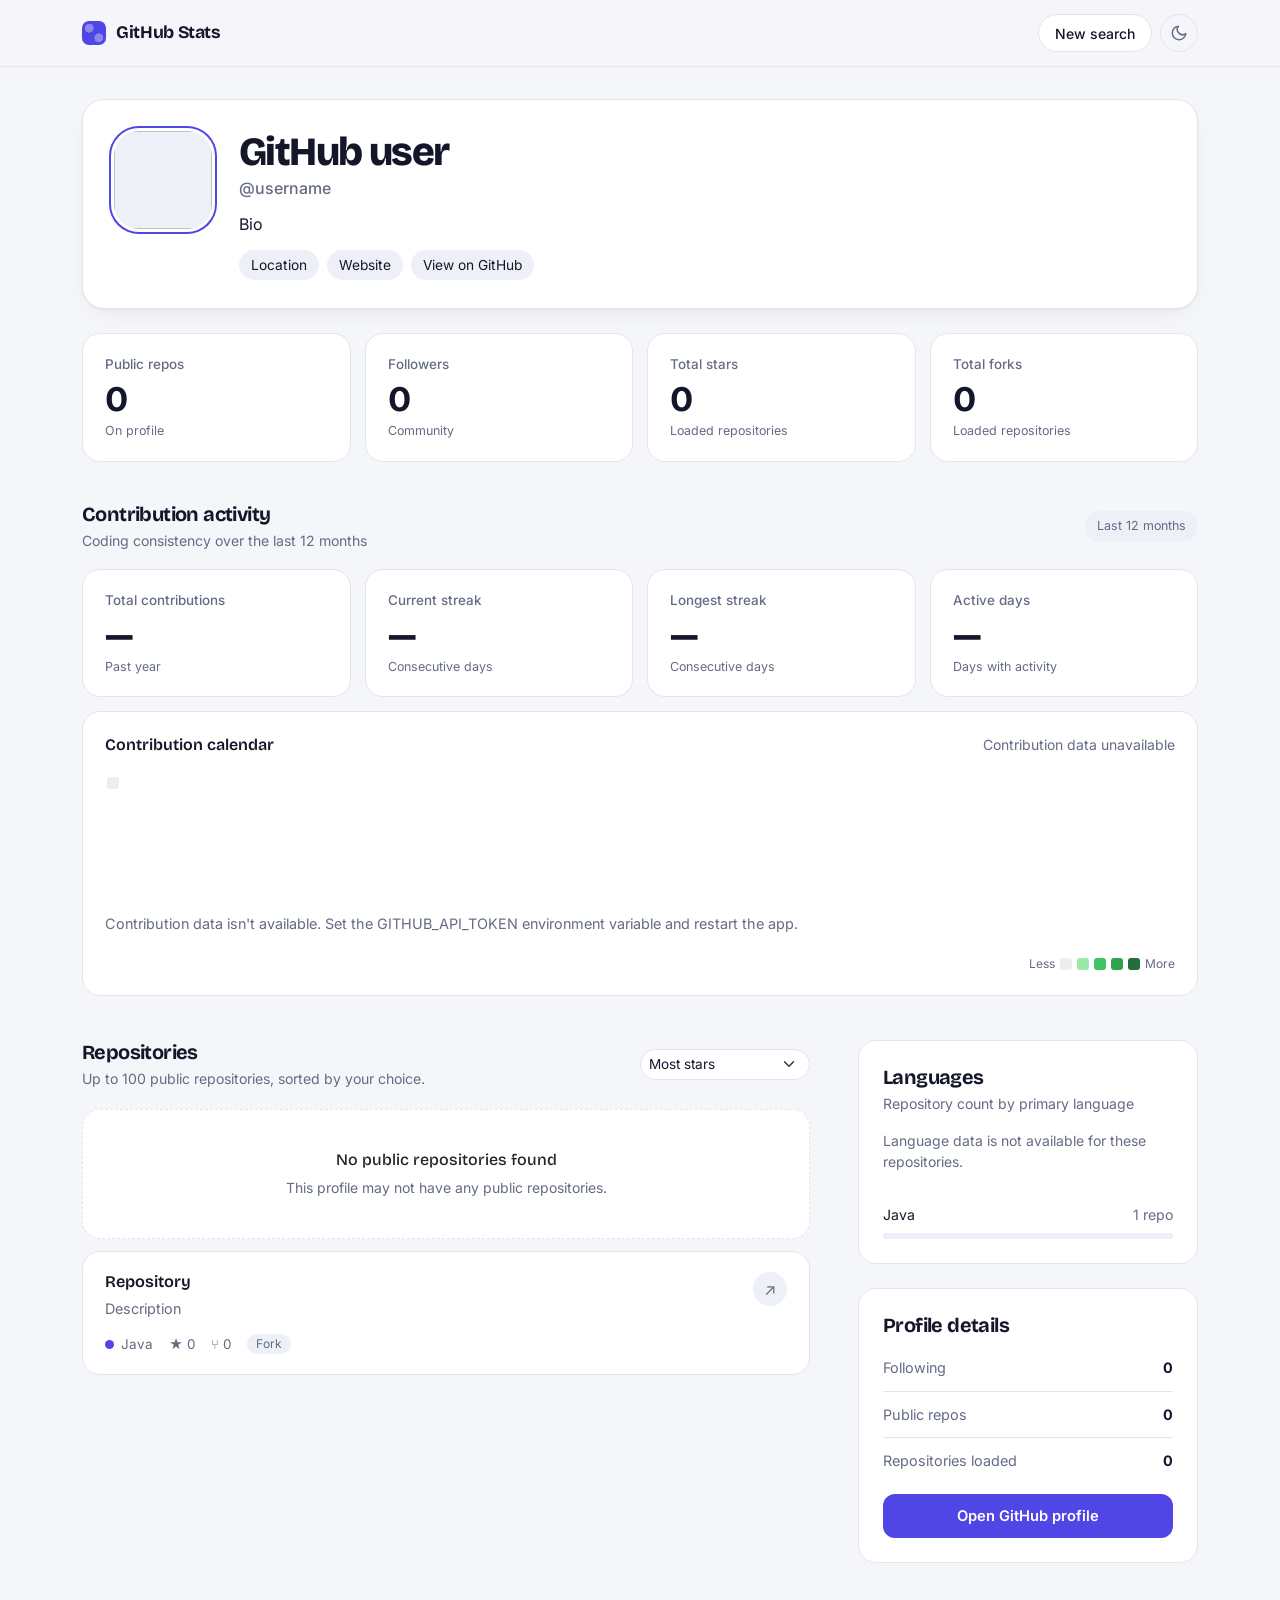
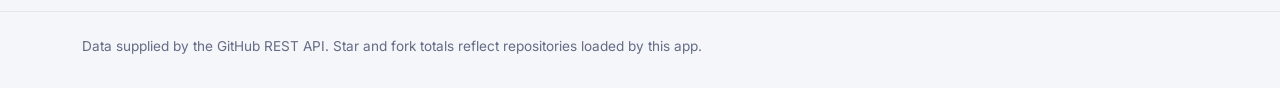
==== commit 51290f0e: "COLOUR CHANGE" ====
--- a/src/main/resources/templates/profile.html
+++ b/src/main/resources/templates/profile.html
@@ -57,7 +57,8 @@
   --bg:#f5f6fa; --panel:#ffffff; --soft:#eef0f7; --border:#e2e5ee;
   --text:#14172a; --muted:#646b84;
   --accent:#4f46e5; --accent-hover:#4338ca; --accent-contrast:#ffffff;
-  --ring:rgba(79,70,229,.2); --cell:#e8eaf3;
+  --ring:rgba(79,70,229,.2); --cell:#ebedf0;
+  --lv1:#9be9a8; --lv2:#40c463; --lv3:#30a14e; --lv4:#216e39;
   --shadow:0 1px 2px rgba(20,23,42,.04), 0 8px 24px -12px rgba(20,23,42,.12);
 }
 [data-bs-theme="dark"] {
@@ -65,7 +66,8 @@
   --bg:#0a0c16; --panel:#12152a; --soft:#1a1e37; --border:#252a4c;
   --text:#f0f1fa; --muted:#9aa1c0;
   --accent:#8b8dff; --accent-hover:#a6a8ff; --accent-contrast:#0a0c16;
-  --ring:rgba(139,141,255,.25); --cell:#1b2038;
+  --ring:rgba(139,141,255,.25); --cell:#161b22;
+  --lv1:#0e4429; --lv2:#006d32; --lv3:#26a641; --lv4:#39d353;
   --shadow:0 1px 2px rgba(0,0,0,.3), 0 12px 32px -16px rgba(0,0,0,.6);
 }
 
@@ -159,10 +161,10 @@
 .contribution-calendar-scroll{overflow-x:auto;margin-top:20px;padding:2px 2px 8px}
 .contribution-calendar-grid{display:grid;grid-auto-flow:column;grid-template-rows:repeat(7,12px);grid-auto-columns:12px;gap:4px;width:max-content}
 .contribution-day,.contribution-legend-cell{display:block;width:12px;height:12px;border-radius:3px;background:var(--cell)}
-.contribution-day[data-level="1"],.contribution-legend-cell.level-1{background:color-mix(in srgb,var(--accent) 28%,var(--cell))}
-.contribution-day[data-level="2"],.contribution-legend-cell.level-2{background:color-mix(in srgb,var(--accent) 50%,var(--cell))}
-.contribution-day[data-level="3"],.contribution-legend-cell.level-3{background:color-mix(in srgb,var(--accent) 75%,var(--cell))}
-.contribution-day[data-level="4"],.contribution-legend-cell.level-4{background:var(--accent)}
+.contribution-day[data-level="1"],.contribution-legend-cell.level-1{background:var(--lv1)}
+.contribution-day[data-level="2"],.contribution-legend-cell.level-2{background:var(--lv2)}
+.contribution-day[data-level="3"],.contribution-legend-cell.level-3{background:var(--lv3)}
+.contribution-day[data-level="4"],.contribution-legend-cell.level-4{background:var(--lv4)}
 .contribution-legend{display:flex;justify-content:flex-end;align-items:center;gap:5px;color:var(--muted);font-size:.75rem;margin-top:10px}
 .contribution-empty{color:var(--muted);font-size:.9rem;padding:20px 0 4px}
 
